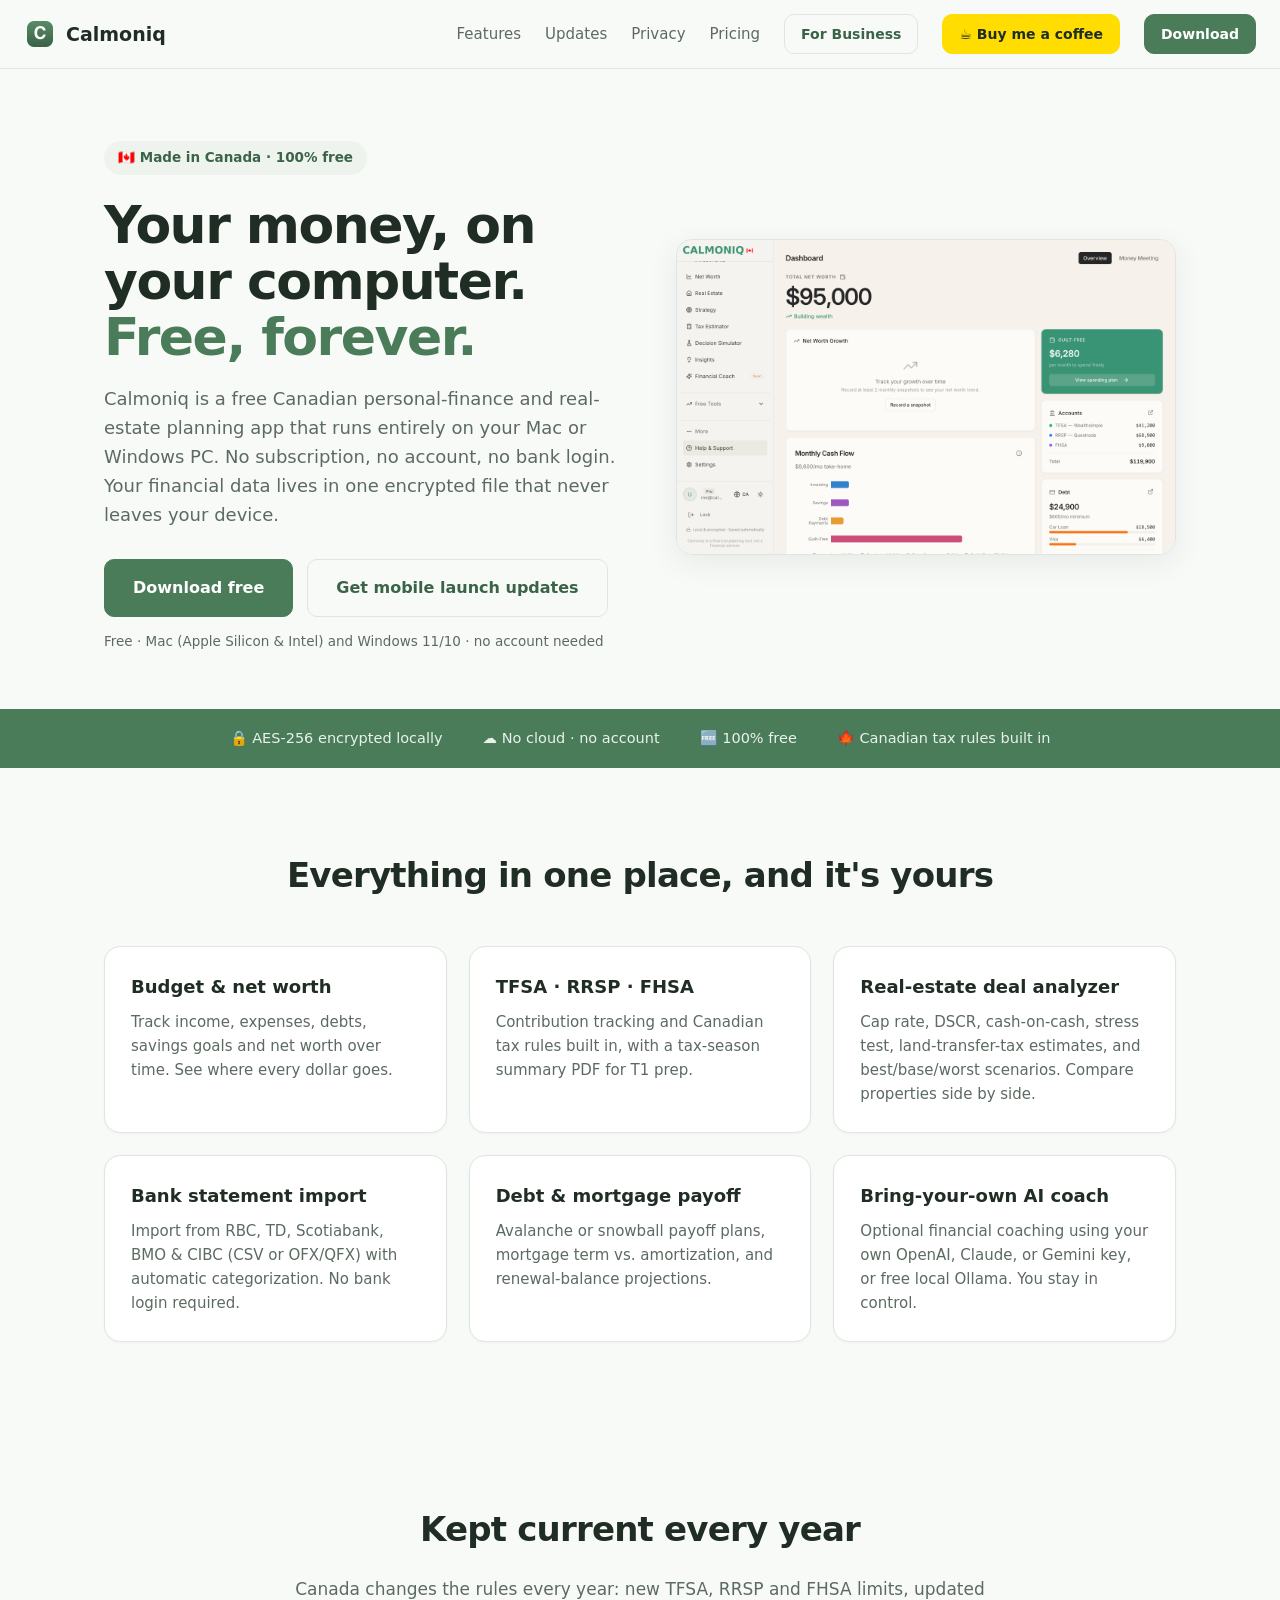
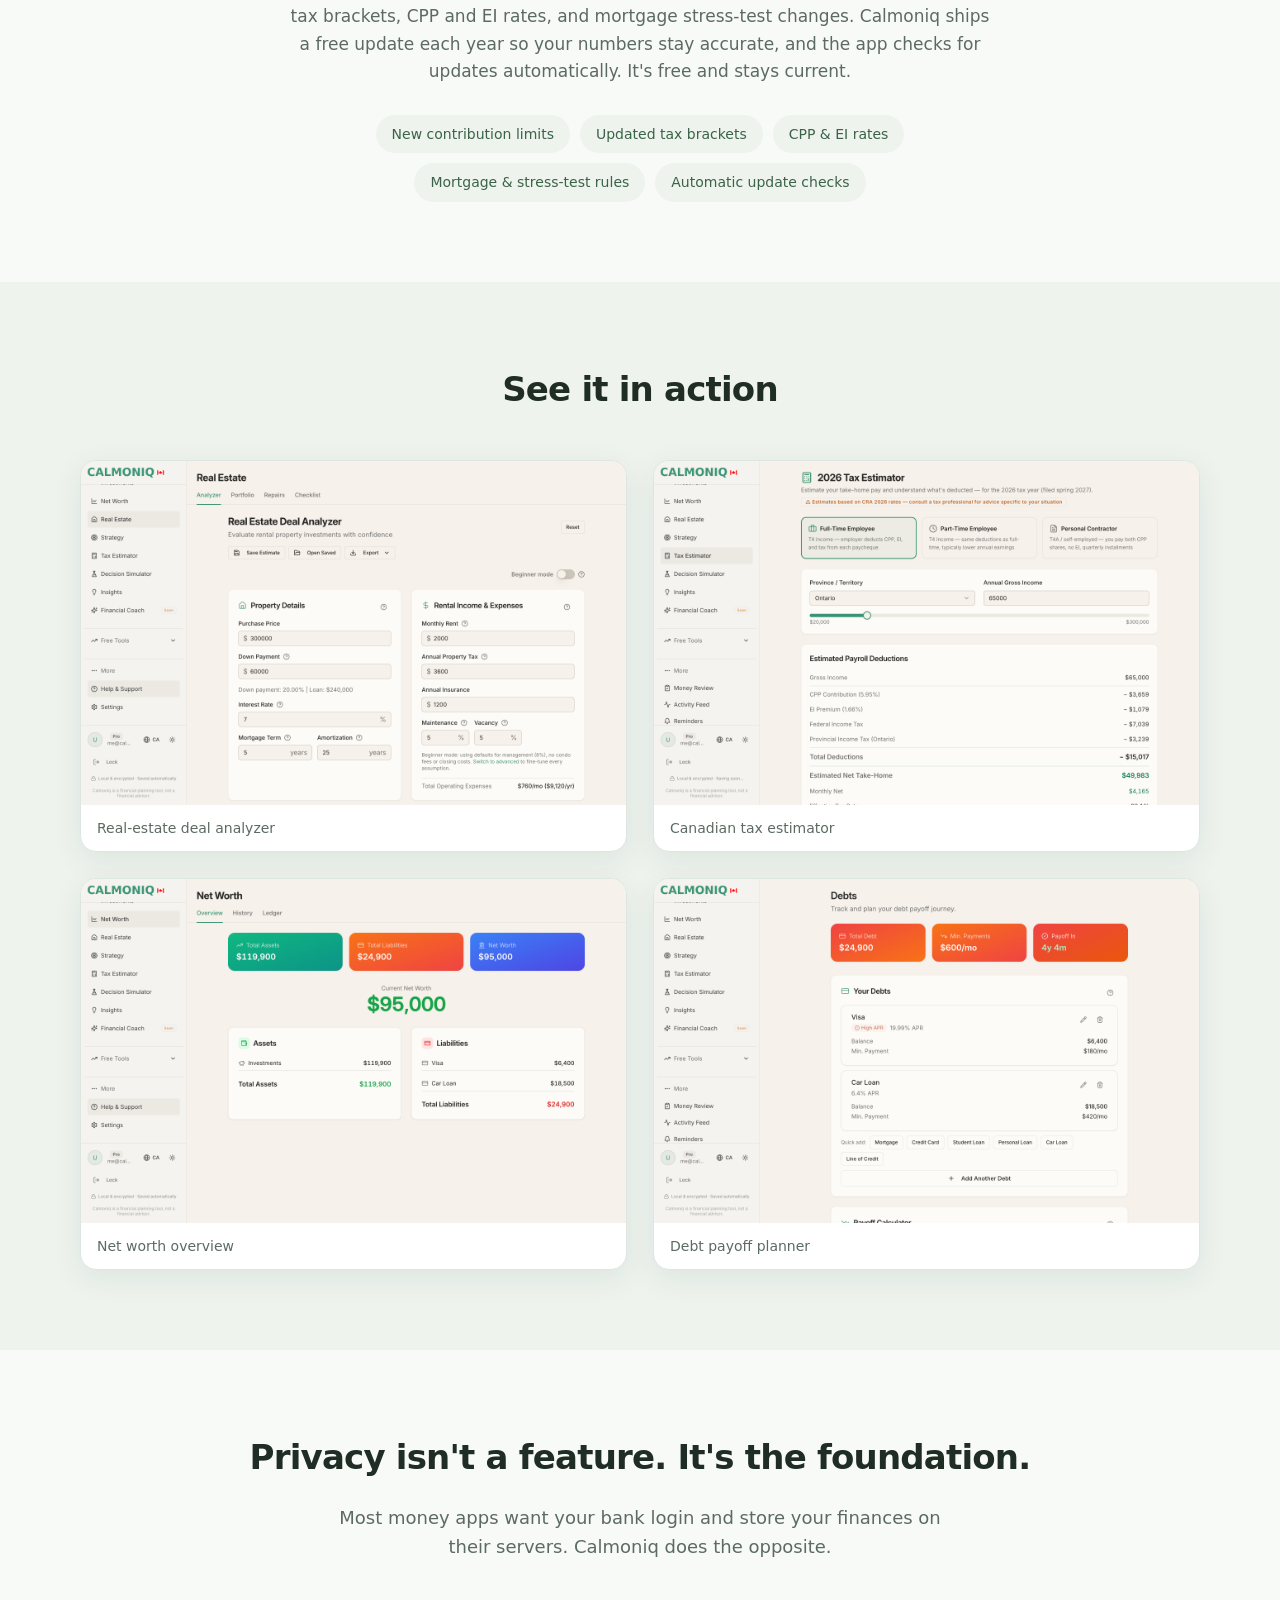
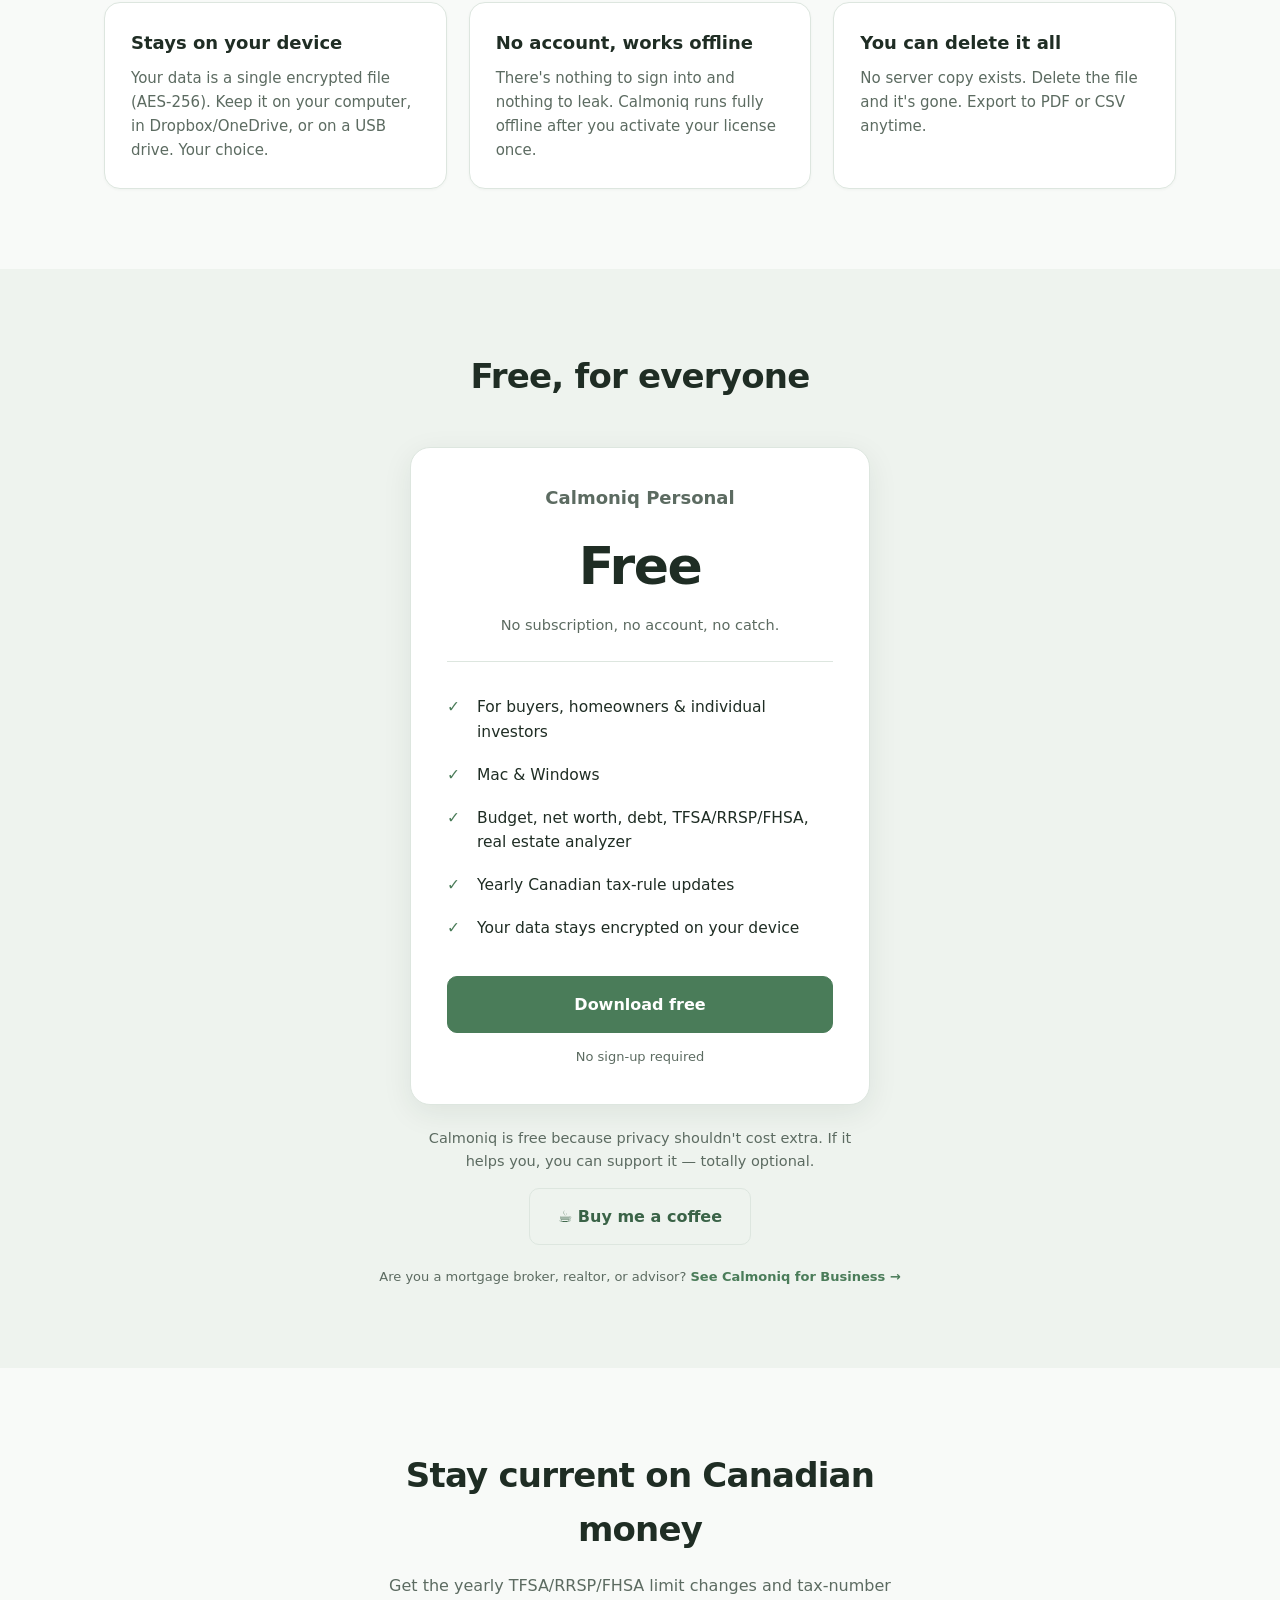
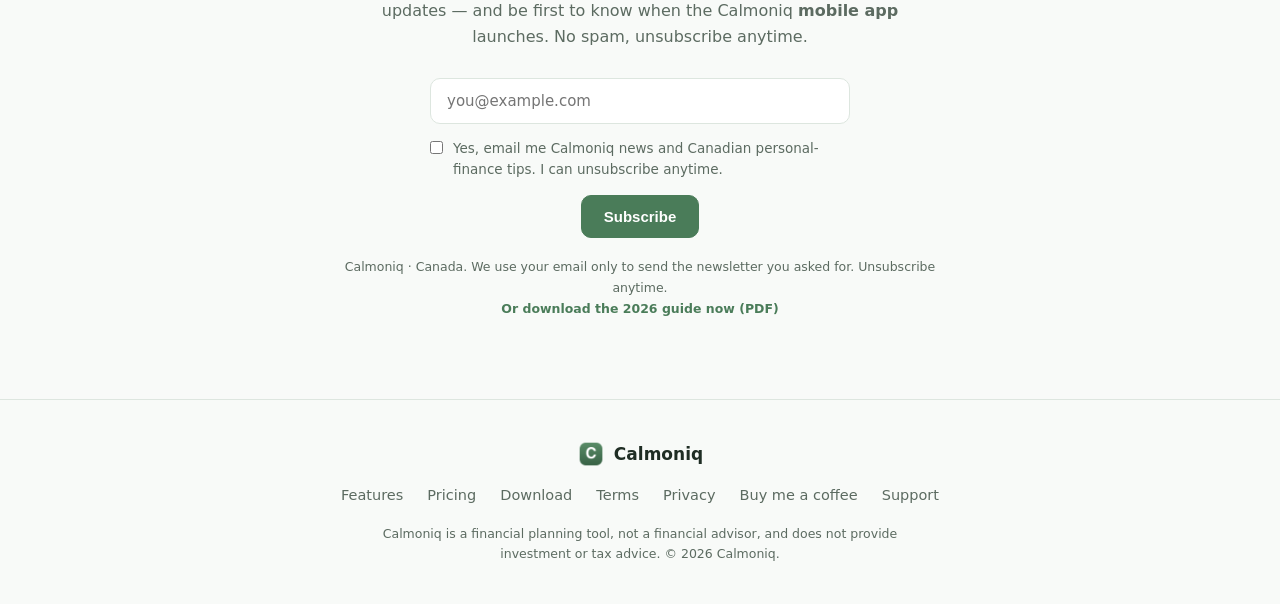
==== index.html @ 51498158 "Add post-download page with first-launch help, plus privacy-friendly analytics - thanks.html: resolv" ====
<!DOCTYPE html>
<html lang="en">
<head>
<meta charset="UTF-8" />
<meta name="viewport" content="width=device-width, initial-scale=1.0" />
<title>Calmoniq: Canadian Personal Finance &amp; Real Estate App for Mac &amp; Windows</title>
<meta name="description" content="Calmoniq is a free, privacy-first Canadian personal-finance and real-estate planning app for Mac and Windows. Budget, track net worth, TFSA/RRSP/FHSA, and analyze rental properties. Free to download. Your data stays encrypted on your device. No subscription, no account, no cloud, no bank login." />
<meta name="keywords" content="Canadian personal finance app, budgeting app Canada, TFSA RRSP FHSA tracker, real estate deal analyzer, rental property calculator, net worth tracker, Mint alternative Canada, offline finance app, privacy finance app, mortgage calculator Canada" />
<meta name="author" content="Calmoniq" />
<meta name="robots" content="index, follow" />
<meta name="theme-color" content="#4a7c59" />
<link rel="canonical" href="https://calmoniq.com/" />
<link rel="icon" href="assets/icon.png" />
<link rel="apple-touch-icon" href="assets/icon.png" />

<meta property="og:type" content="website" />
<meta property="og:site_name" content="Calmoniq" />
<meta property="og:title" content="Calmoniq: your money, on your computer, forever" />
<meta property="og:description" content="A free, privacy-first Canadian personal-finance & real-estate app for Mac and Windows. Your data never leaves your device." />
<meta property="og:url" content="https://calmoniq.com/" />
<meta property="og:image" content="https://calmoniq.com/assets/1-dashboard.png" />
<meta property="og:image:alt" content="Calmoniq dashboard showing net worth, accounts, debt and cash flow" />
<meta property="og:locale" content="en_CA" />

<meta name="twitter:card" content="summary_large_image" />
<meta name="twitter:title" content="Calmoniq: Canadian personal finance, on your computer" />
<meta name="twitter:description" content="Budget, net worth, TFSA/RRSP/FHSA, and rental real-estate analysis. Free, runs offline, data stays on your device." />
<meta name="twitter:image" content="https://calmoniq.com/assets/1-dashboard.png" />

<script type="application/ld+json">
{
  "@context": "https://schema.org",
  "@type": "SoftwareApplication",
  "name": "Calmoniq Desktop",
  "applicationCategory": "FinanceApplication",
  "operatingSystem": "macOS, Windows",
  "description": "Privacy-first Canadian personal-finance and real-estate planning app. Budget, net worth, TFSA/RRSP/FHSA tracking, and rental property analysis. Runs entirely on your computer.",
  "url": "https://calmoniq.com/",
  "image": "https://calmoniq.com/assets/1-dashboard.png",
  "offers": {
    "@type": "Offer",
    "price": "0.00",
    "priceCurrency": "CAD",
    "category": "Free"
  },
  "publisher": { "@type": "Organization", "name": "Calmoniq" }
}
</script>
<link rel="stylesheet" href="styles.css?v=8" />
<script src="analytics.js?v=8"></script>
</head>
<body>
<header class="nav">
  <a class="brand" href="#top">
    <img src="assets/icon.png" alt="Calmoniq" width="32" height="32" />
    <span>Calmoniq</span>
  </a>
  <nav class="nav-links">
    <a href="#features">Features</a>
    <a href="#updates">Updates</a>
    <a href="#privacy">Privacy</a>
    <a href="#pricing">Pricing</a>
    <a class="btn btn-sm btn-ghost" href="pro.html">For Business</a>
    <a class="btn btn-sm btn-coffee" href="https://buymeacoffee.com/playmodeworkout" target="_blank" rel="noopener" data-testid="nav-bmc">☕ Buy me a coffee</a>
    <a class="btn btn-sm" href="#download">Download</a>
  </nav>
</header>

<main id="top">
  <!-- HERO -->
  <section class="hero">
    <div class="hero-text">
      <span class="pill">🇨🇦 Made in Canada · 100% free</span>
      <h1>Your money, on your computer.<br /><span class="accent">Free, forever.</span></h1>
      <p class="lede">
        Calmoniq is a free Canadian personal-finance and real-estate planning app that runs
        entirely on your Mac or Windows PC. No subscription, no account, no bank login.
        Your financial data lives in one encrypted file that never leaves your device.
      </p>
      <div id="download" class="cta-row">
        <a class="btn btn-lg" id="primary-download" href="thanks.html">Download free</a>
        <a class="btn btn-lg btn-ghost" href="#newsletter">Get mobile launch updates</a>
      </div>
      <p class="cta-sub" id="os-note">Free · Mac (Apple Silicon &amp; Intel) and Windows 11/10 · no account needed</p>
    </div>
    <div class="hero-shot">
      <img src="assets/1-dashboard.png" alt="Calmoniq dashboard showing net worth, accounts, debt and cash flow" />
    </div>
  </section>

  <!-- TRUST STRIP -->
  <section class="trust-strip">
    <div>🔒 AES-256 encrypted locally</div>
    <div>☁️ No cloud · no account</div>
    <div>🆓 100% free</div>
    <div>🍁 Canadian tax rules built in</div>
  </section>

  <!-- FEATURES -->
  <section id="features" class="section">
    <h2>Everything in one place, and it's yours</h2>
    <div class="grid">
      <div class="card">
        <h3>Budget &amp; net worth</h3>
        <p>Track income, expenses, debts, savings goals and net worth over time. See where every dollar goes.</p>
      </div>
      <div class="card">
        <h3>TFSA · RRSP · FHSA</h3>
        <p>Contribution tracking and Canadian tax rules built in, with a tax-season summary PDF for T1 prep.</p>
      </div>
      <div class="card">
        <h3>Real-estate deal analyzer</h3>
        <p>Cap rate, DSCR, cash-on-cash, stress test, land-transfer-tax estimates, and best/base/worst scenarios. Compare properties side by side.</p>
      </div>
      <div class="card">
        <h3>Bank statement import</h3>
        <p>Import from RBC, TD, Scotiabank, BMO &amp; CIBC (CSV or OFX/QFX) with automatic categorization. No bank login required.</p>
      </div>
      <div class="card">
        <h3>Debt &amp; mortgage payoff</h3>
        <p>Avalanche or snowball payoff plans, mortgage term vs. amortization, and renewal-balance projections.</p>
      </div>
      <div class="card">
        <h3>Bring-your-own AI coach</h3>
        <p>Optional financial coaching using your own OpenAI, Claude, or Gemini key, or free local Ollama. You stay in control.</p>
      </div>
    </div>
  </section>

  <!-- UPDATES -->
  <section id="updates" class="section updates">
    <h2>Kept current every year</h2>
    <p class="updates-lede">
      Canada changes the rules every year: new TFSA, RRSP and FHSA limits, updated tax
      brackets, CPP and EI rates, and mortgage stress-test changes. Calmoniq ships a free
      update each year so your numbers stay accurate, and the app checks for updates
      automatically. It's free and stays current.
    </p>
    <div class="updates-tags">
      <span>New contribution limits</span>
      <span>Updated tax brackets</span>
      <span>CPP &amp; EI rates</span>
      <span>Mortgage &amp; stress-test rules</span>
      <span>Automatic update checks</span>
    </div>
  </section>

  <!-- SCREENSHOTS -->
  <section id="screens" class="section section-alt">
    <h2>See it in action</h2>
    <div class="screens">
      <figure><img src="assets/2-deal-analyzer.png" alt="Real-estate deal analyzer" /><figcaption>Real-estate deal analyzer</figcaption></figure>
      <figure><img src="assets/4-tax-estimator.png" alt="2026 Canadian tax estimator" /><figcaption>Canadian tax estimator</figcaption></figure>
      <figure><img src="assets/3-net-worth.png" alt="Net worth overview" /><figcaption>Net worth overview</figcaption></figure>
      <figure><img src="assets/5-debt-payoff.png" alt="Debt payoff planner" /><figcaption>Debt payoff planner</figcaption></figure>
    </div>
  </section>

  <!-- PRIVACY -->
  <section id="privacy" class="section privacy">
    <h2>Privacy isn't a feature. It's the foundation.</h2>
    <p class="privacy-lede">
      Most money apps want your bank login and store your finances on their servers.
      Calmoniq does the opposite.
    </p>
    <div class="grid grid-3">
      <div class="card"><h3>Stays on your device</h3><p>Your data is a single encrypted file (AES-256). Keep it on your computer, in Dropbox/OneDrive, or on a USB drive. Your choice.</p></div>
      <div class="card"><h3>No account, works offline</h3><p>There's nothing to sign into and nothing to leak. Calmoniq runs fully offline after you activate your license once.</p></div>
      <div class="card"><h3>You can delete it all</h3><p>No server copy exists. Delete the file and it's gone. Export to PDF or CSV anytime.</p></div>
    </div>
  </section>

  <!-- PRICING -->
  <section id="pricing" class="section section-alt">
    <h2>Free, for everyone</h2>
    <div class="price-card">
      <div class="price-top">
        <h3>Calmoniq Personal</h3>
        <div class="price"><span class="amount">Free</span></div>
        <p class="price-note">No subscription, no account, no catch.</p>
      </div>
      <ul class="price-list">
        <li>For buyers, homeowners &amp; individual investors</li>
        <li>Mac &amp; Windows</li>
        <li>Budget, net worth, debt, TFSA/RRSP/FHSA, real estate analyzer</li>
        <li>Yearly Canadian tax-rule updates</li>
        <li>Your data stays encrypted on your device</li>
      </ul>
      <a class="btn btn-lg btn-block" href="thanks.html">Download free</a>
      <p class="price-sub">No sign-up required</p>
    </div>
    <div class="donate">
      <p>Calmoniq is free because privacy shouldn't cost extra. If it helps you, you can support it — totally optional.</p>
      <a class="btn btn-lg btn-ghost" href="https://buymeacoffee.com/playmodeworkout" target="_blank" rel="noopener" data-testid="link-bmc">☕ Buy me a coffee</a>
    </div>
    <p class="price-sub" style="margin-top:22px">Are you a mortgage broker, realtor, or advisor? <a class="grab-guide" href="pro.html">See Calmoniq for Business →</a></p>
  </section>

  <!-- NEWSLETTER -->
  <section id="newsletter" class="section newsletter">
    <h2>Stay current on Canadian money</h2>
    <p class="newsletter-intro">Get the yearly TFSA/RRSP/FHSA limit changes and tax-number updates — and be first to know when the Calmoniq <strong>mobile app</strong> launches. No spam, unsubscribe anytime.</p>
    <!--
      CASL-compliant signup → MailerLite (account 2456457, form 190665636648584324).
      app.js posts to the MailerLite subscribe endpoint (data-ml-endpoint). Express
      consent is the checkbox below + MailerLite double opt-in; identity + unsubscribe
      are in every MailerLite email.
    -->
    <form id="newsletter-form" class="newsletter-form" method="post"
      data-ml-endpoint="https://assets.mailerlite.com/jsonp/2456457/forms/190665636648584324/subscribe">
      <input type="email" name="fields[email]" required placeholder="you@example.com" aria-label="Email address" />
      <label class="consent">
        <input type="checkbox" name="consent" required />
        <span>Yes, email me Calmoniq news and Canadian personal-finance tips. I can unsubscribe anytime.</span>
      </label>
      <button class="btn" type="submit">Subscribe</button>
      <p class="form-msg" id="newsletter-msg" hidden></p>
    </form>
    <p class="fineprint">
      Calmoniq · Canada. We use your email only to send the newsletter you asked for. Unsubscribe anytime.
      <br /><a class="grab-guide" href="assets/calmoniq-2026-canadian-tax-limits.pdf" target="_blank" rel="noopener">Or download the 2026 guide now (PDF)</a>
    </p>
  </section>
</main>

<footer class="footer">
  <div class="footer-brand">
    <img src="assets/icon.png" alt="" width="28" height="28" />
    <span>Calmoniq</span>
  </div>
  <nav class="footer-links">
    <a href="#features">Features</a>
    <a href="#pricing">Pricing</a>
    <a href="thanks.html">Download</a>
    <a href="terms.html">Terms</a>
    <a href="privacy.html">Privacy</a>
    <a href="https://buymeacoffee.com/playmodeworkout" target="_blank" rel="noopener">Buy me a coffee</a>
    <a href="mailto:support@calmoniq.com">Support</a>
  </nav>
  <p class="disclaimer">
    Calmoniq is a financial planning tool, not a financial advisor, and does not provide
    investment or tax advice. © <span id="year"></span> Calmoniq.
  </p>
</footer>

<script src="app.js?v=8"></script>
</body>
</html>
---- styles.css ----
:root {
  --green: #4a7c59;
  --green-dark: #3a6347;
  --green-light: #5a8d68;
  --bg: #f8faf8;
  --bg-alt: #eef3ee;
  --text: #1f2d24;
  --muted: #5c6b61;
  --border: #dde6df;
  --white: #ffffff;
  --radius: 16px;
  --shadow: 0 8px 30px rgba(31, 45, 36, 0.08);
  --max: 1120px;
}
* { box-sizing: border-box; margin: 0; padding: 0; }
html { scroll-behavior: smooth; }
body {
  font-family: "Inter", -apple-system, BlinkMacSystemFont, "Segoe UI", system-ui, sans-serif;
  background: var(--bg);
  color: var(--text);
  line-height: 1.6;
  -webkit-font-smoothing: antialiased;
}
img { max-width: 100%; display: block; }
a { color: inherit; text-decoration: none; }

/* buttons */
.btn {
  display: inline-flex; align-items: center; justify-content: center;
  background: var(--green); color: #fff; font-weight: 600; font-size: 15px;
  padding: 12px 22px; border-radius: 10px; border: 1px solid var(--green);
  cursor: pointer; transition: background .15s, transform .05s; white-space: nowrap;
}
.btn:hover { background: var(--green-dark); }
.btn:active { transform: translateY(1px); }
.btn-lg { padding: 15px 28px; font-size: 16px; }
.btn-sm { padding: 8px 16px; font-size: 14px; }
.btn-ghost { background: transparent; color: var(--green-dark); border-color: var(--border); }
.btn-ghost:hover { background: var(--bg-alt); }
.btn-block { width: 100%; }
/* Buy Me a Coffee — distinct brand yellow so it stands out in the nav */
.btn-coffee { background: #ffdd00; color: #1f2d24; border-color: #ffdd00; font-weight: 700; }
.btn-coffee:hover { background: #f5c518; border-color: #f5c518; }

/* nav */
.nav {
  position: sticky; top: 0; z-index: 50;
  display: flex; align-items: center; justify-content: space-between;
  padding: 14px 24px; background: rgba(248,250,248,.85); backdrop-filter: blur(10px);
  border-bottom: 1px solid var(--border); max-width: 100%;
}
.brand { display: flex; align-items: center; gap: 10px; font-weight: 700; font-size: 19px; }
.brand img { border-radius: 7px; }
.nav-links { display: flex; align-items: center; gap: 24px; font-size: 15px; }
.nav-links a:not(.btn) { color: var(--muted); }
.nav-links a:not(.btn):hover { color: var(--text); }

/* hero */
.hero {
  display: grid; grid-template-columns: 1.05fr 1fr; gap: 48px; align-items: center;
  max-width: var(--max); margin: 0 auto; padding: 72px 24px 56px;
}
.pill {
  display: inline-block; background: var(--bg-alt); color: var(--green-dark);
  font-size: 13.5px; font-weight: 600; padding: 6px 14px; border-radius: 999px; margin-bottom: 22px;
}
.hero h1 { font-size: 52px; line-height: 1.08; letter-spacing: -1.5px; margin-bottom: 20px; }
.accent { color: var(--green); }
.lede { font-size: 18px; color: var(--muted); max-width: 540px; margin-bottom: 30px; }
.cta-row { display: flex; gap: 14px; flex-wrap: wrap; }
.cta-sub { font-size: 13.5px; color: var(--muted); margin-top: 14px; }
.hero-shot img {
  border-radius: var(--radius); box-shadow: var(--shadow); border: 1px solid var(--border);
}

/* trust strip */
.trust-strip {
  display: flex; flex-wrap: wrap; justify-content: center; gap: 14px 40px;
  background: var(--green); color: #eaf2ec; padding: 18px 24px; font-size: 14.5px; font-weight: 500;
}

/* sections */
.section { max-width: var(--max); margin: 0 auto; padding: 80px 24px; }
.section-alt { background: var(--bg-alt); max-width: 100%; }
.section-alt > * { max-width: var(--max); margin-left: auto; margin-right: auto; }
.section h2 { font-size: 34px; letter-spacing: -0.8px; text-align: center; margin-bottom: 44px; }

/* feature grid */
.grid { display: grid; grid-template-columns: repeat(3, 1fr); gap: 22px; }
.grid-3 { grid-template-columns: repeat(3, 1fr); }
.card {
  background: var(--white); border: 1px solid var(--border); border-radius: var(--radius);
  padding: 26px; box-shadow: 0 1px 3px rgba(31,45,36,.04);
}
.card h3 { font-size: 18px; margin-bottom: 8px; }
.card p { color: var(--muted); font-size: 15px; }

/* screenshots */
.screens { display: grid; grid-template-columns: repeat(2, 1fr); gap: 26px; }
.screens figure {
  background: var(--white); border: 1px solid var(--border); border-radius: var(--radius);
  overflow: hidden; box-shadow: var(--shadow);
}
.screens img { width: 100%; }
.screens figcaption { padding: 12px 16px; font-size: 14px; color: var(--muted); font-weight: 500; }

/* updates */
.updates { text-align: center; max-width: 760px; }
.updates-lede { color: var(--muted); font-size: 17px; margin: -24px auto 30px; }
.updates-tags { display: flex; flex-wrap: wrap; justify-content: center; gap: 10px; }
.updates-tags span {
  background: var(--bg-alt); color: var(--green-dark); font-size: 14px; font-weight: 500;
  padding: 8px 16px; border-radius: 999px;
}

/* privacy */
.privacy { text-align: center; }
.privacy-lede { font-size: 18px; color: var(--muted); max-width: 620px; margin: -24px auto 40px; }
.privacy .grid-3 { text-align: left; }

/* pricing */
.price-card {
  max-width: 460px; margin: 0 auto; background: var(--white);
  border: 1px solid var(--border); border-radius: 20px; padding: 36px; box-shadow: var(--shadow);
}
.price-top { text-align: center; border-bottom: 1px solid var(--border); padding-bottom: 24px; margin-bottom: 24px; }
.price-top h3 { font-size: 18px; color: var(--muted); font-weight: 600; }
.price { margin: 12px 0 6px; }
.price .amount { font-size: 52px; font-weight: 800; letter-spacing: -1.5px; }
.price .per { font-size: 17px; color: var(--muted); margin-left: 8px; }
.price-note { color: var(--muted); font-size: 14.5px; }
.price-list { list-style: none; margin-bottom: 26px; }
.price-list li { padding: 9px 0 9px 30px; position: relative; font-size: 15.5px; }
.price-list li::before {
  content: "✓"; position: absolute; left: 0; color: var(--green); font-weight: 700;
}
.price-sub { text-align: center; font-size: 13px; color: var(--muted); margin-top: 14px; }

/* post-download (thanks.html) */
.thanks { max-width: 860px; }
.thanks-card { background: var(--white); border: 1px solid var(--border); border-radius: var(--radius); padding: 34px 32px; }
.thanks-title { font-size: 26px; letter-spacing: -0.5px; display: flex; align-items: center; gap: 12px; }
.thanks-check {
  flex: none; width: 30px; height: 30px; border-radius: 50%; background: var(--green); color: #fff;
  font-size: 17px; display: flex; align-items: center; justify-content: center;
}
.thanks-meta { color: var(--muted); font-size: 14px; margin: 8px 0 0 42px; }
.thanks-meta a { color: var(--green); font-weight: 500; margin-left: 8px; }
.thanks-alt { margin: 8px 0 0 42px; font-size: 13.5px; }
.thanks-alt a { color: var(--green); }
.thanks-rule { border: none; border-top: 1px solid var(--border); margin: 26px 0; }
.thanks-grid { display: grid; grid-template-columns: 1fr 1fr; gap: 26px; align-items: start; }
.thanks-h2 { font-size: 16px; margin-bottom: 14px; }
.steps { list-style: none; }
.steps li { display: flex; gap: 11px; margin-bottom: 13px; }
.steps li span {
  flex: none; width: 22px; height: 22px; border-radius: 50%; background: var(--bg-alt);
  color: var(--green-dark); font-size: 12.5px; font-weight: 600;
  display: flex; align-items: center; justify-content: center;
}
.steps li p { font-size: 14px; color: var(--muted); line-height: 1.55; }
.thanks-note { font-size: 12.5px; color: var(--muted); margin-top: 12px; }
.thanks-note a { color: var(--green); font-weight: 500; }
.thanks-signup { background: var(--bg-alt); border-radius: var(--radius); padding: 20px; }
.thanks-signup-lede { font-size: 14px; color: var(--muted); line-height: 1.55; margin-bottom: 14px; }
.thanks-row { display: flex; gap: 8px; margin-bottom: 10px; }
.thanks-row input[type=email] {
  flex: 1; min-width: 0; padding: 11px 12px; font-size: 14px; font-family: inherit;
  border: 1px solid var(--border); border-radius: 10px; background: var(--white);
}
.thanks-row input[type=email]:focus { outline: 2px solid var(--green); border-color: var(--green); }
.thanks-row .btn { flex: none; }
.thanks-signup .consent { font-size: 12.5px; }
.thanks-fine { font-size: 11.5px; color: var(--muted); margin-top: 10px; }
.thanks-back { margin-top: 26px; font-size: 13px; color: var(--muted); text-align: center; }
.thanks-back a { color: var(--green); }
@media (max-width: 720px) {
  .thanks-grid { grid-template-columns: 1fr; }
  .thanks-card { padding: 26px 20px; }
  .thanks-title { font-size: 22px; }
  .thanks-meta, .thanks-alt { margin-left: 0; }
}

/* donate */
.donate { text-align: center; max-width: 460px; margin: 22px auto 0; }
.donate p { color: var(--muted); font-size: 14.5px; margin-bottom: 14px; }

/* newsletter */
.newsletter { text-align: center; max-width: 640px; }
.newsletter-intro { color: var(--muted); font-size: 16px; margin: -28px auto 28px; max-width: 540px; }
.newsletter-form { display: flex; flex-direction: column; gap: 14px; align-items: center; }
.newsletter-form input[type=email] {
  width: 100%; max-width: 420px; padding: 13px 16px; font-size: 15px;
  border: 1px solid var(--border); border-radius: 10px; font-family: inherit;
}
.newsletter-form input[type=email]:focus { outline: 2px solid var(--green); border-color: var(--green); }
.consent {
  display: flex; gap: 10px; align-items: flex-start; max-width: 420px;
  text-align: left; font-size: 13.5px; color: var(--muted);
}
.consent input { margin-top: 3px; }
.form-msg { font-size: 14px; font-weight: 600; }
.form-msg.ok { color: var(--green); }
.form-msg.err { color: #b3422f; }
.fineprint { font-size: 12.5px; color: var(--muted); margin-top: 18px; line-height: 1.7; }
.lead-magnet-offer { font-size: 15px; color: var(--text); max-width: 480px; margin: 0 auto 18px; }
.grab-guide { color: var(--green); font-weight: 600; }
.grab-guide:hover { text-decoration: underline; }

/* footer */
.footer {
  border-top: 1px solid var(--border); padding: 40px 24px; text-align: center;
  display: flex; flex-direction: column; align-items: center; gap: 16px;
}
.footer-brand { display: flex; align-items: center; gap: 9px; font-weight: 700; font-size: 17px; }
.footer-brand img { border-radius: 6px; }
.footer-links { display: flex; gap: 24px; font-size: 14.5px; color: var(--muted); }
.footer-links a:hover { color: var(--text); }
.disclaimer { font-size: 12.5px; color: var(--muted); max-width: 560px; }

/* responsive */
@media (max-width: 860px) {
  .hero { grid-template-columns: 1fr; padding-top: 48px; }
  .hero h1 { font-size: 40px; }
  .hero-shot { order: -1; }
  .grid, .grid-3, .screens { grid-template-columns: 1fr; }
  /* Hide in-page section anchors on mobile, but keep .btn links (the
     Personal/Business cross-link and the primary CTA) visible. */
  .nav-links a:not(.btn) { display: none; }
  .section { padding: 56px 24px; }
  .section h2 { font-size: 28px; }
  /* Let the nav wrap instead of overlapping when the brand + cross-link +
     CTA button are wider than a phone screen. */
  .nav { padding: 12px 16px; flex-wrap: wrap; row-gap: 10px; }
  .nav-links { gap: 10px; flex-wrap: wrap; justify-content: flex-end; }
}

/* pricing grid (Personal vs Professional) */
.price-grid { display: grid; grid-template-columns: repeat(2, 1fr); gap: 22px; max-width: 820px; margin: 0 auto; align-items: start; }
.price-grid-3 { grid-template-columns: repeat(3, 1fr); max-width: 1000px; }
.price-card-pro { border: 2px solid var(--green); position: relative; }
.badge-popular {
  position: absolute; top: -11px; left: 50%; transform: translateX(-50%);
  background: var(--green); color: #fff; font-size: 12px; font-weight: 600;
  padding: 3px 14px; border-radius: 999px; white-space: nowrap;
}

/* FAQ */
.faq { max-width: 760px; margin: 0 auto; display: grid; gap: 14px; }
.faq-item { background: var(--white); border: 1px solid var(--border); border-radius: var(--radius); padding: 18px 20px; }
.faq-item h3 { font-size: 16px; margin-bottom: 6px; }
.faq-item p { color: var(--muted); font-size: 14.5px; }

/* legal pages */
.legal { max-width: 760px; margin: 0 auto; padding: 56px 24px 72px; }
.legal h1 { font-size: 32px; letter-spacing: -0.6px; margin-bottom: 8px; }
.legal-updated { color: var(--muted); font-size: 13.5px; margin-bottom: 28px; }
.legal-lead { font-size: 17px; color: var(--text); background: var(--bg-alt); border-radius: 12px; padding: 16px 18px; margin-bottom: 28px; }
.legal h2 { font-size: 19px; margin: 28px 0 10px; }
.legal p, .legal li { color: var(--text); font-size: 15.5px; margin-bottom: 10px; }
.legal ul { padding-left: 22px; margin-bottom: 12px; }
.legal a { color: var(--green); font-weight: 500; }
.legal a:hover { text-decoration: underline; }
.legal-note { color: var(--muted); font-size: 13px; font-style: italic; margin-top: 28px; border-top: 1px solid var(--border); padding-top: 16px; }

/* responsive: pricing grids + small phones.
   Placed at the end so it overrides the base .price-grid / .price-grid-3
   rules (which appear after the main @media block in source order). */
@media (max-width: 860px) {
  .price-grid, .price-grid-3 { grid-template-columns: 1fr; max-width: 460px; }
}
@media (max-width: 480px) {
  .hero { padding: 40px 18px 36px; }
  .hero h1 { font-size: 32px; }
  .lede { font-size: 16.5px; }
  .section { padding: 48px 18px; }
  .section h2 { font-size: 25px; margin-bottom: 32px; }
  .trust-strip { gap: 10px 20px; font-size: 13px; padding: 16px 18px; }
  .price-card { padding: 28px 22px; }
  .price .amount { font-size: 44px; }
  .nav-links { gap: 8px; }
  .nav-links .btn-sm { padding: 7px 12px; font-size: 13px; }
  .footer-links { flex-wrap: wrap; justify-content: center; gap: 14px 18px; }
}
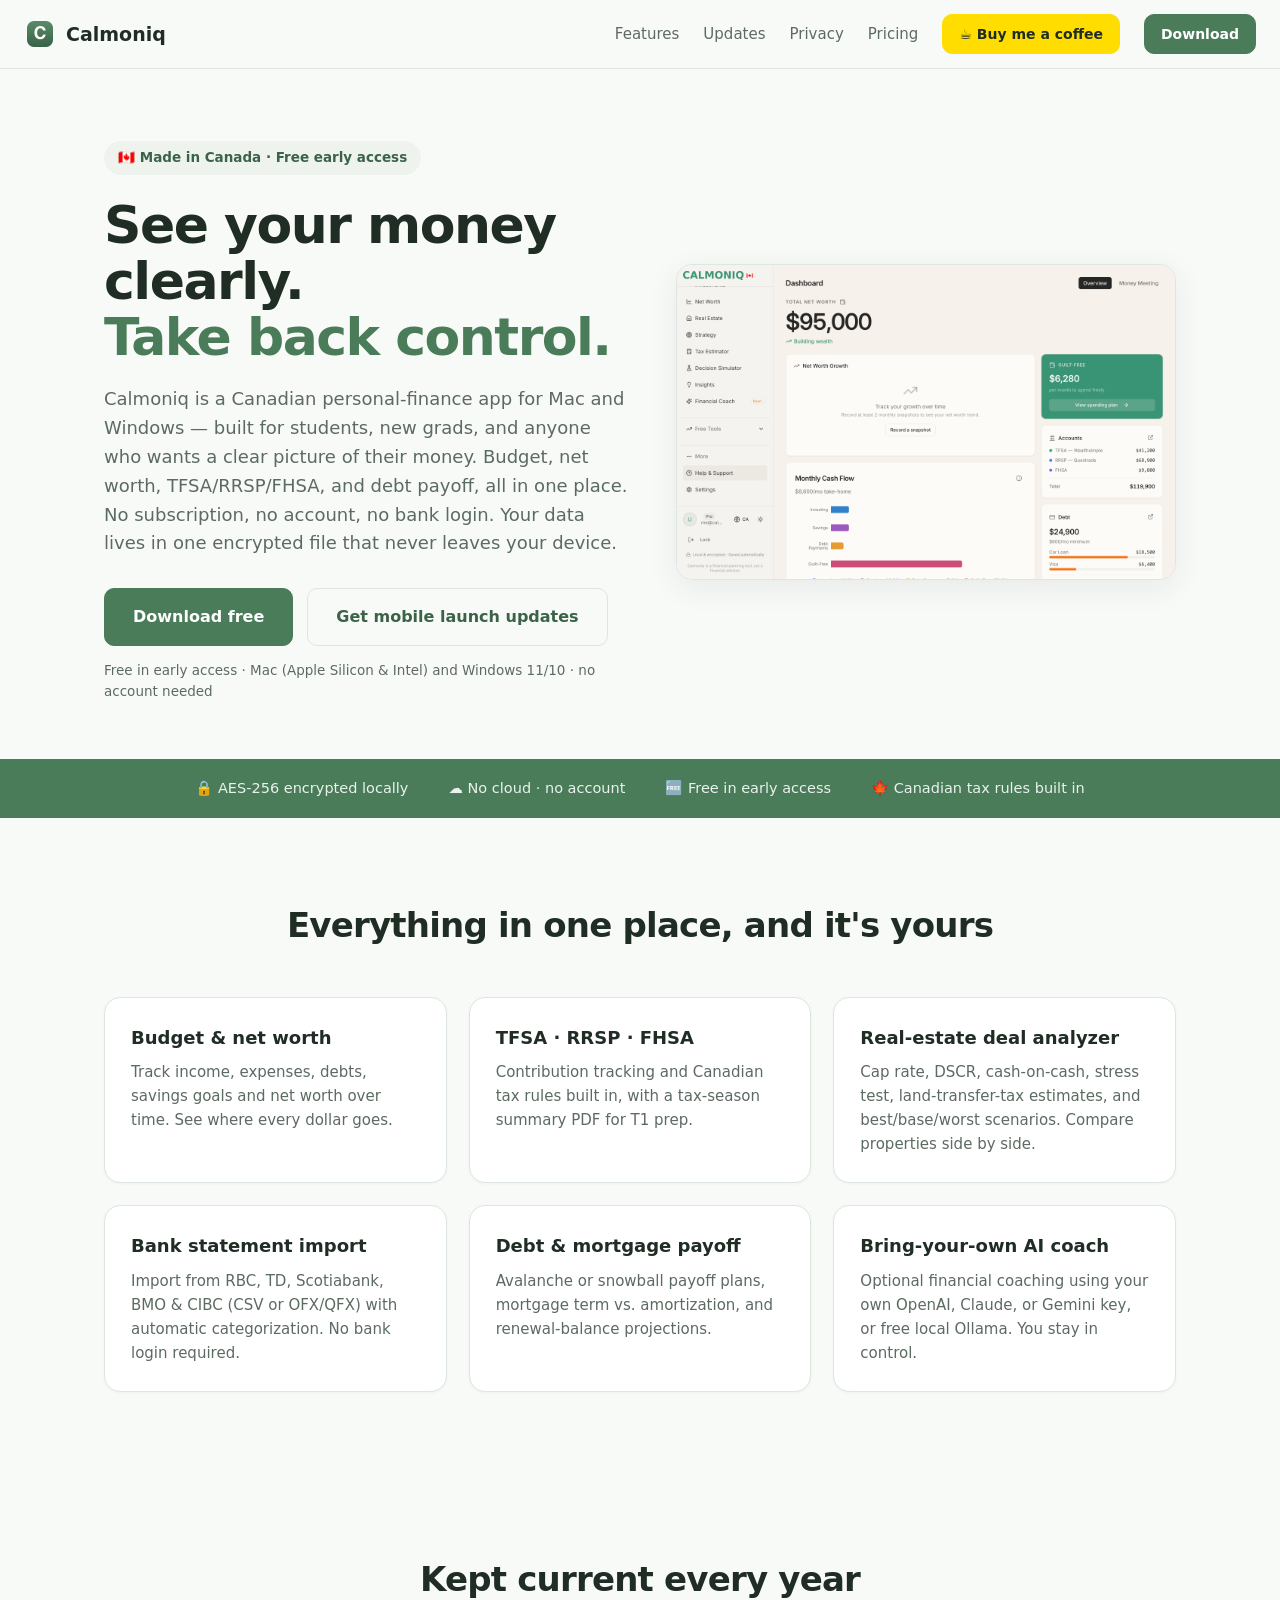
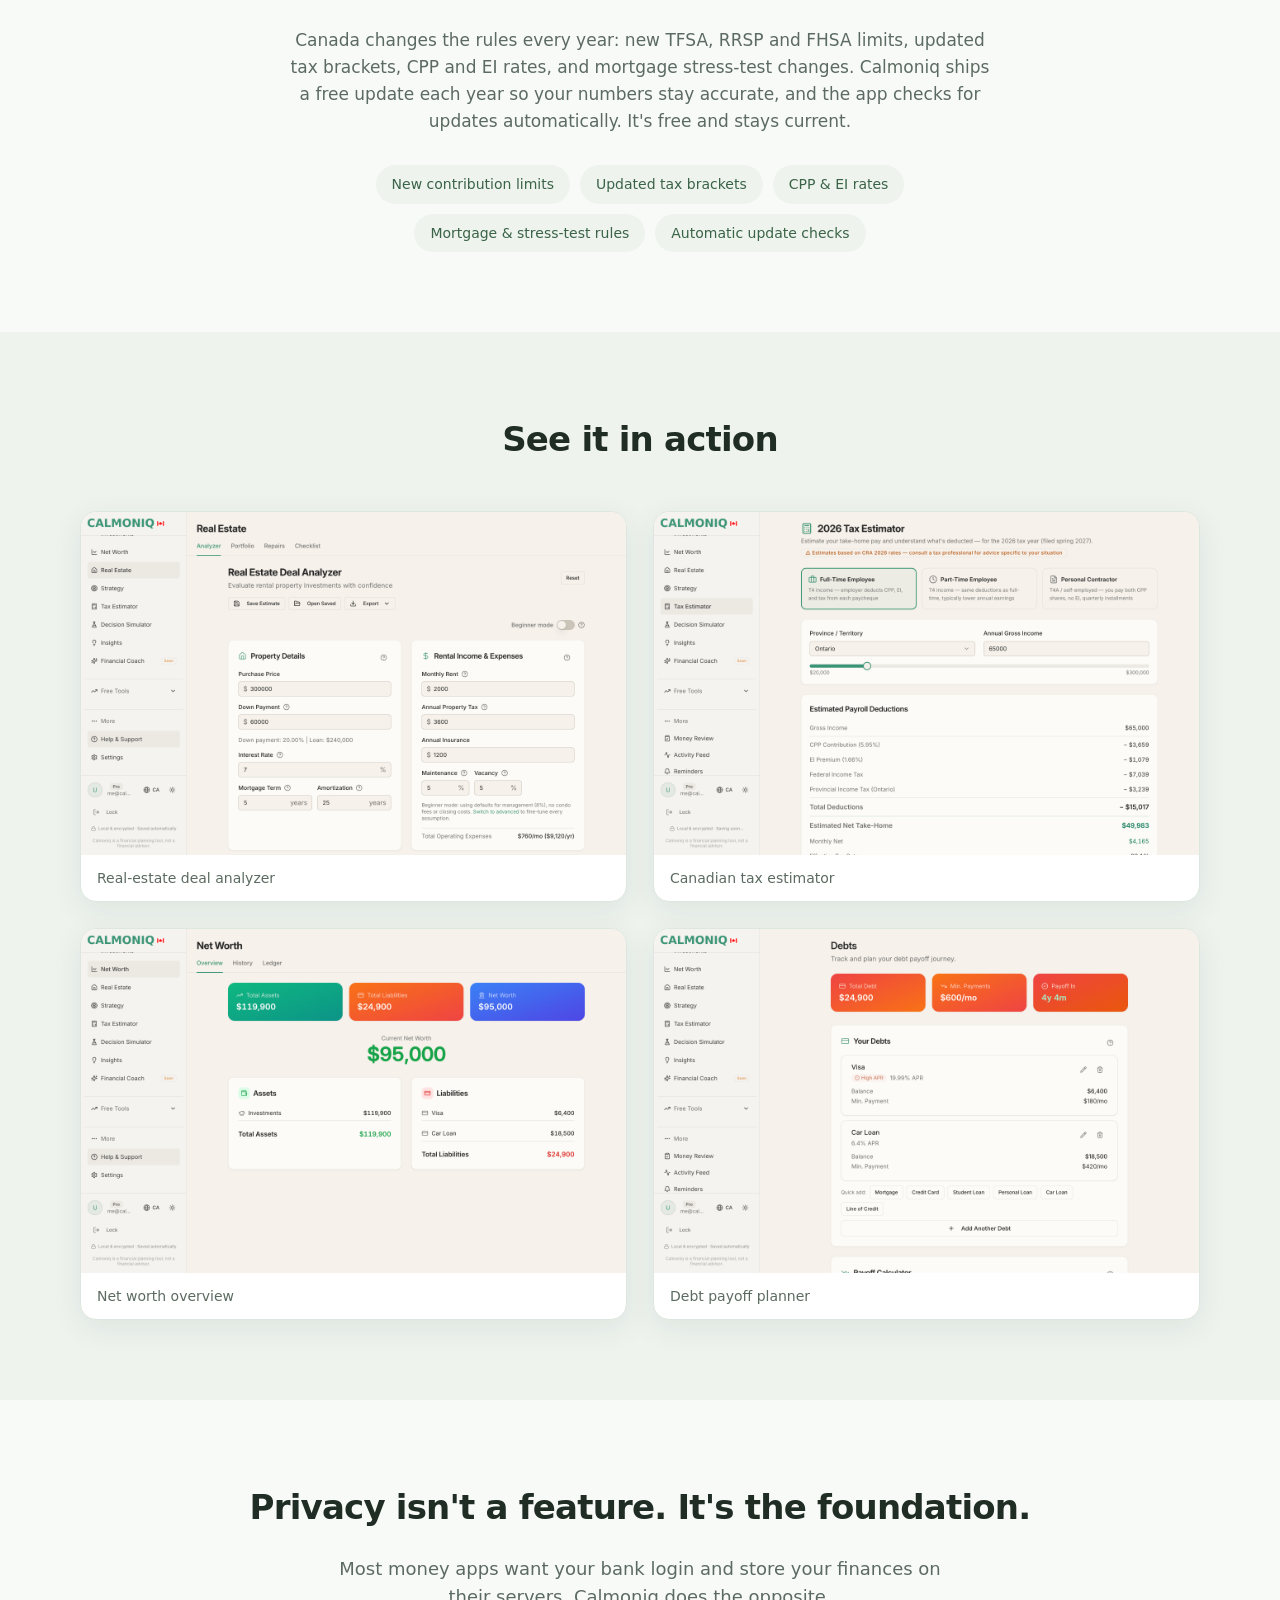
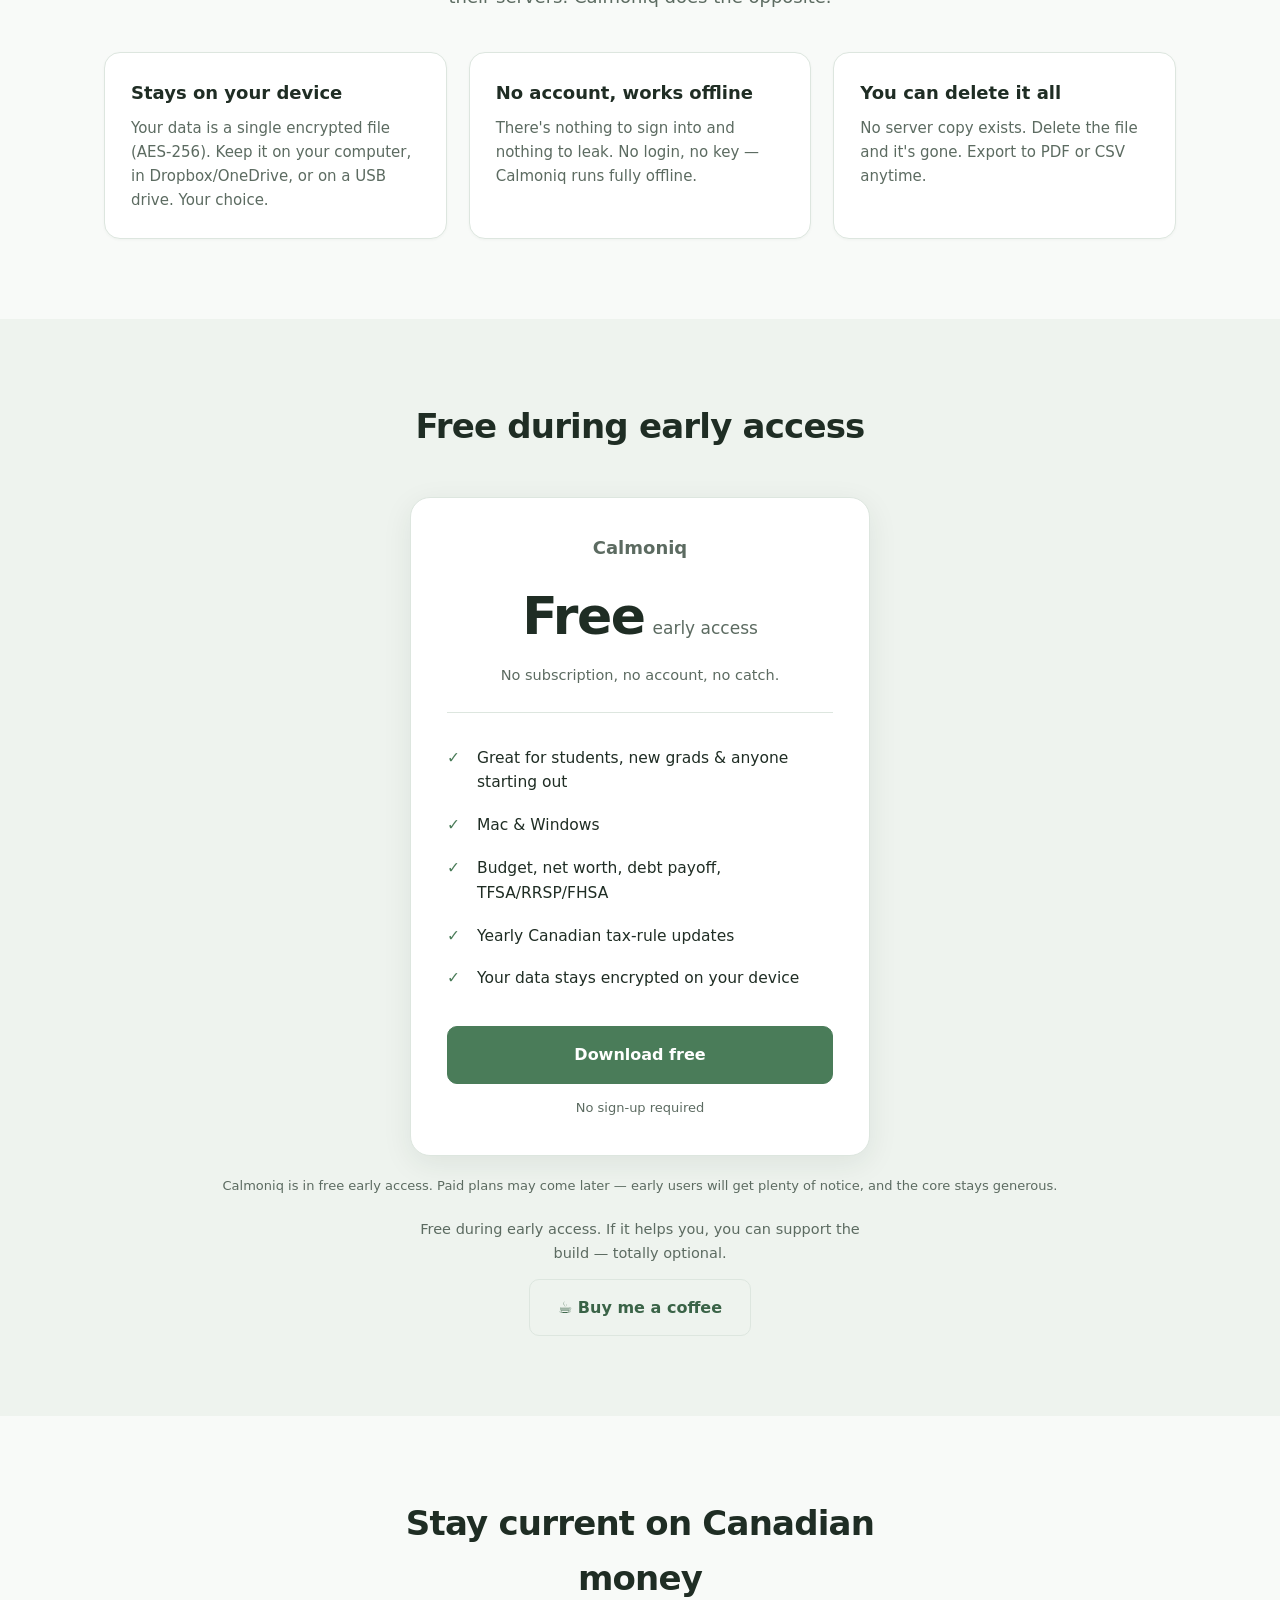
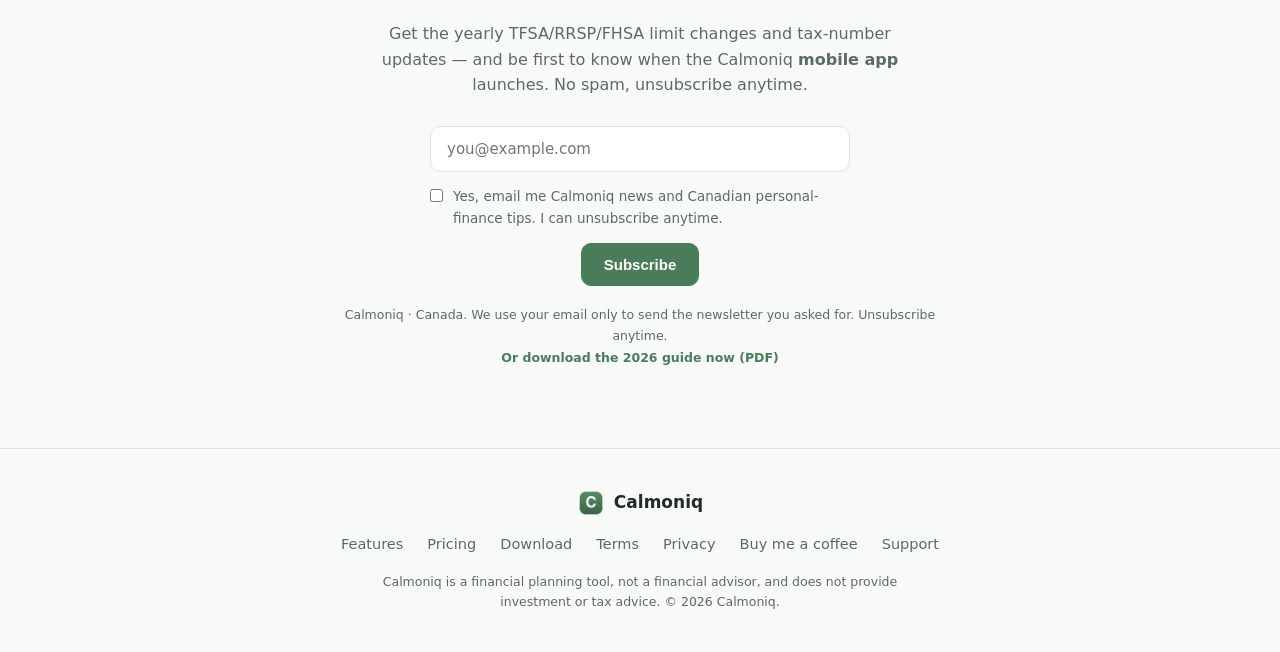
==== commit f08a601e: "Reposition as free early-access beta; hide Professional edition - Hero + pricing reframed as 'free e" ====
--- a/index.html
+++ b/index.html
@@ -15,7 +15,7 @@
 
 <meta property="og:type" content="website" />
 <meta property="og:site_name" content="Calmoniq" />
-<meta property="og:title" content="Calmoniq: your money, on your computer, forever" />
+<meta property="og:title" content="Calmoniq: your money, on your computer" />
 <meta property="og:description" content="A free, privacy-first Canadian personal-finance & real-estate app for Mac and Windows. Your data never leaves your device." />
 <meta property="og:url" content="https://calmoniq.com/" />
 <meta property="og:image" content="https://calmoniq.com/assets/1-dashboard.png" />
@@ -46,8 +46,8 @@
   "publisher": { "@type": "Organization", "name": "Calmoniq" }
 }
 </script>
-<link rel="stylesheet" href="styles.css?v=8" />
-<script src="analytics.js?v=8"></script>
+<link rel="stylesheet" href="styles.css?v=9" />
+<script src="analytics.js?v=9"></script>
 </head>
 <body>
 <header class="nav">
@@ -60,7 +60,6 @@
     <a href="#updates">Updates</a>
     <a href="#privacy">Privacy</a>
     <a href="#pricing">Pricing</a>
-    <a class="btn btn-sm btn-ghost" href="pro.html">For Business</a>
     <a class="btn btn-sm btn-coffee" href="https://buymeacoffee.com/playmodeworkout" target="_blank" rel="noopener" data-testid="nav-bmc">☕ Buy me a coffee</a>
     <a class="btn btn-sm" href="#download">Download</a>
   </nav>
@@ -70,18 +69,19 @@
   <!-- HERO -->
   <section class="hero">
     <div class="hero-text">
-      <span class="pill">🇨🇦 Made in Canada · 100% free</span>
-      <h1>Your money, on your computer.<br /><span class="accent">Free, forever.</span></h1>
+      <span class="pill">🇨🇦 Made in Canada · Free early access</span>
+      <h1>See your money clearly.<br /><span class="accent">Take back control.</span></h1>
       <p class="lede">
-        Calmoniq is a free Canadian personal-finance and real-estate planning app that runs
-        entirely on your Mac or Windows PC. No subscription, no account, no bank login.
-        Your financial data lives in one encrypted file that never leaves your device.
+        Calmoniq is a Canadian personal-finance app for Mac and Windows — built for students,
+        new grads, and anyone who wants a clear picture of their money. Budget, net worth,
+        TFSA/RRSP/FHSA, and debt payoff, all in one place. No subscription, no account, no
+        bank login. Your data lives in one encrypted file that never leaves your device.
       </p>
       <div id="download" class="cta-row">
         <a class="btn btn-lg" id="primary-download" href="thanks.html">Download free</a>
         <a class="btn btn-lg btn-ghost" href="#newsletter">Get mobile launch updates</a>
       </div>
-      <p class="cta-sub" id="os-note">Free · Mac (Apple Silicon &amp; Intel) and Windows 11/10 · no account needed</p>
+      <p class="cta-sub" id="os-note">Free in early access · Mac (Apple Silicon &amp; Intel) and Windows 11/10 · no account needed</p>
     </div>
     <div class="hero-shot">
       <img src="assets/1-dashboard.png" alt="Calmoniq dashboard showing net worth, accounts, debt and cash flow" />
@@ -92,7 +92,7 @@
   <section class="trust-strip">
     <div>🔒 AES-256 encrypted locally</div>
     <div>☁️ No cloud · no account</div>
-    <div>🆓 100% free</div>
+    <div>🆓 Free in early access</div>
     <div>🍁 Canadian tax rules built in</div>
   </section>
 
@@ -165,35 +165,35 @@
     </p>
     <div class="grid grid-3">
       <div class="card"><h3>Stays on your device</h3><p>Your data is a single encrypted file (AES-256). Keep it on your computer, in Dropbox/OneDrive, or on a USB drive. Your choice.</p></div>
-      <div class="card"><h3>No account, works offline</h3><p>There's nothing to sign into and nothing to leak. Calmoniq runs fully offline after you activate your license once.</p></div>
+      <div class="card"><h3>No account, works offline</h3><p>There's nothing to sign into and nothing to leak. No login, no key — Calmoniq runs fully offline.</p></div>
       <div class="card"><h3>You can delete it all</h3><p>No server copy exists. Delete the file and it's gone. Export to PDF or CSV anytime.</p></div>
     </div>
   </section>
 
   <!-- PRICING -->
   <section id="pricing" class="section section-alt">
-    <h2>Free, for everyone</h2>
+    <h2>Free during early access</h2>
     <div class="price-card">
       <div class="price-top">
-        <h3>Calmoniq Personal</h3>
-        <div class="price"><span class="amount">Free</span></div>
+        <h3>Calmoniq</h3>
+        <div class="price"><span class="amount">Free</span><span class="per">early access</span></div>
         <p class="price-note">No subscription, no account, no catch.</p>
       </div>
       <ul class="price-list">
-        <li>For buyers, homeowners &amp; individual investors</li>
+        <li>Great for students, new grads &amp; anyone starting out</li>
         <li>Mac &amp; Windows</li>
-        <li>Budget, net worth, debt, TFSA/RRSP/FHSA, real estate analyzer</li>
+        <li>Budget, net worth, debt payoff, TFSA/RRSP/FHSA</li>
         <li>Yearly Canadian tax-rule updates</li>
         <li>Your data stays encrypted on your device</li>
       </ul>
       <a class="btn btn-lg btn-block" href="thanks.html">Download free</a>
       <p class="price-sub">No sign-up required</p>
     </div>
+    <p class="price-sub" style="margin-top:20px;text-align:center">Calmoniq is in free early access. Paid plans may come later — early users will get plenty of notice, and the core stays generous.</p>
     <div class="donate">
-      <p>Calmoniq is free because privacy shouldn't cost extra. If it helps you, you can support it — totally optional.</p>
+      <p>Free during early access. If it helps you, you can support the build — totally optional.</p>
       <a class="btn btn-lg btn-ghost" href="https://buymeacoffee.com/playmodeworkout" target="_blank" rel="noopener" data-testid="link-bmc">☕ Buy me a coffee</a>
     </div>
-    <p class="price-sub" style="margin-top:22px">Are you a mortgage broker, realtor, or advisor? <a class="grab-guide" href="pro.html">See Calmoniq for Business →</a></p>
   </section>
 
   <!-- NEWSLETTER -->
@@ -243,6 +243,6 @@
   </p>
 </footer>
 
-<script src="app.js?v=8"></script>
+<script src="app.js?v=9"></script>
 </body>
 </html>
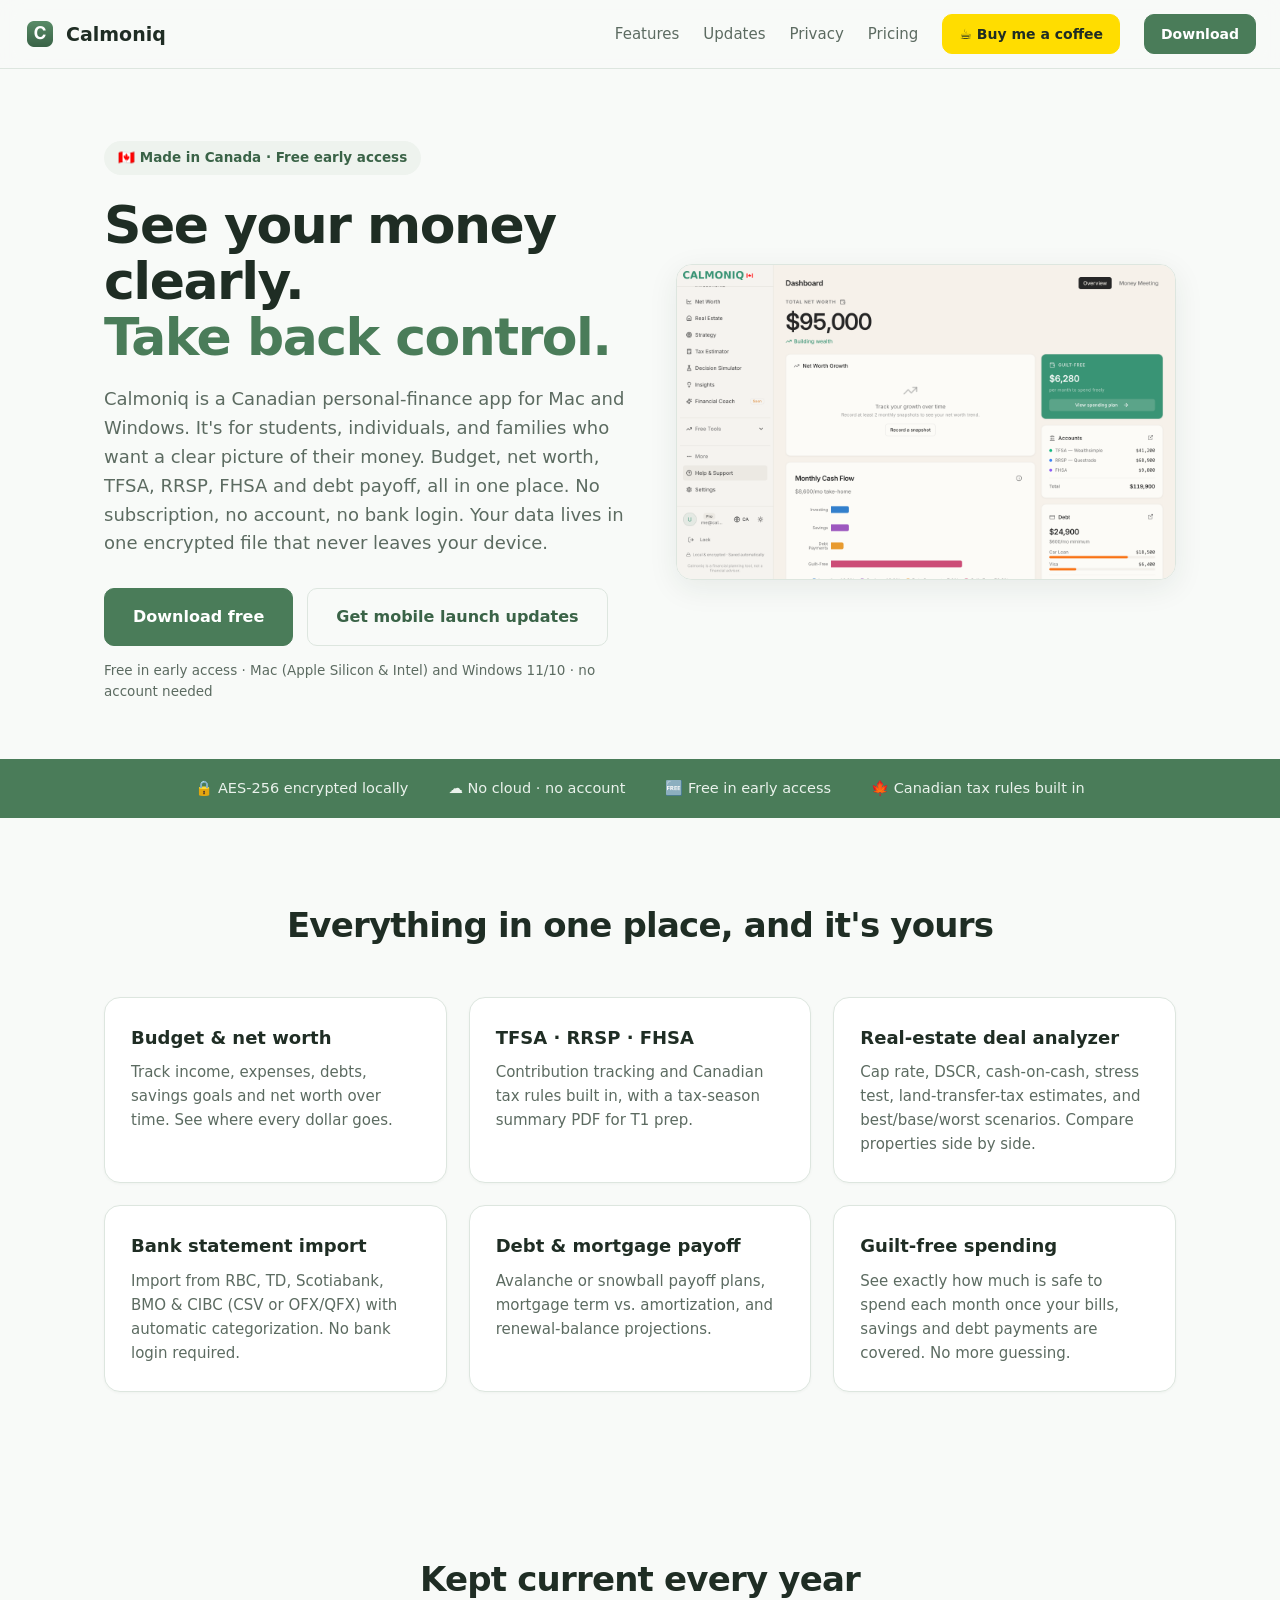
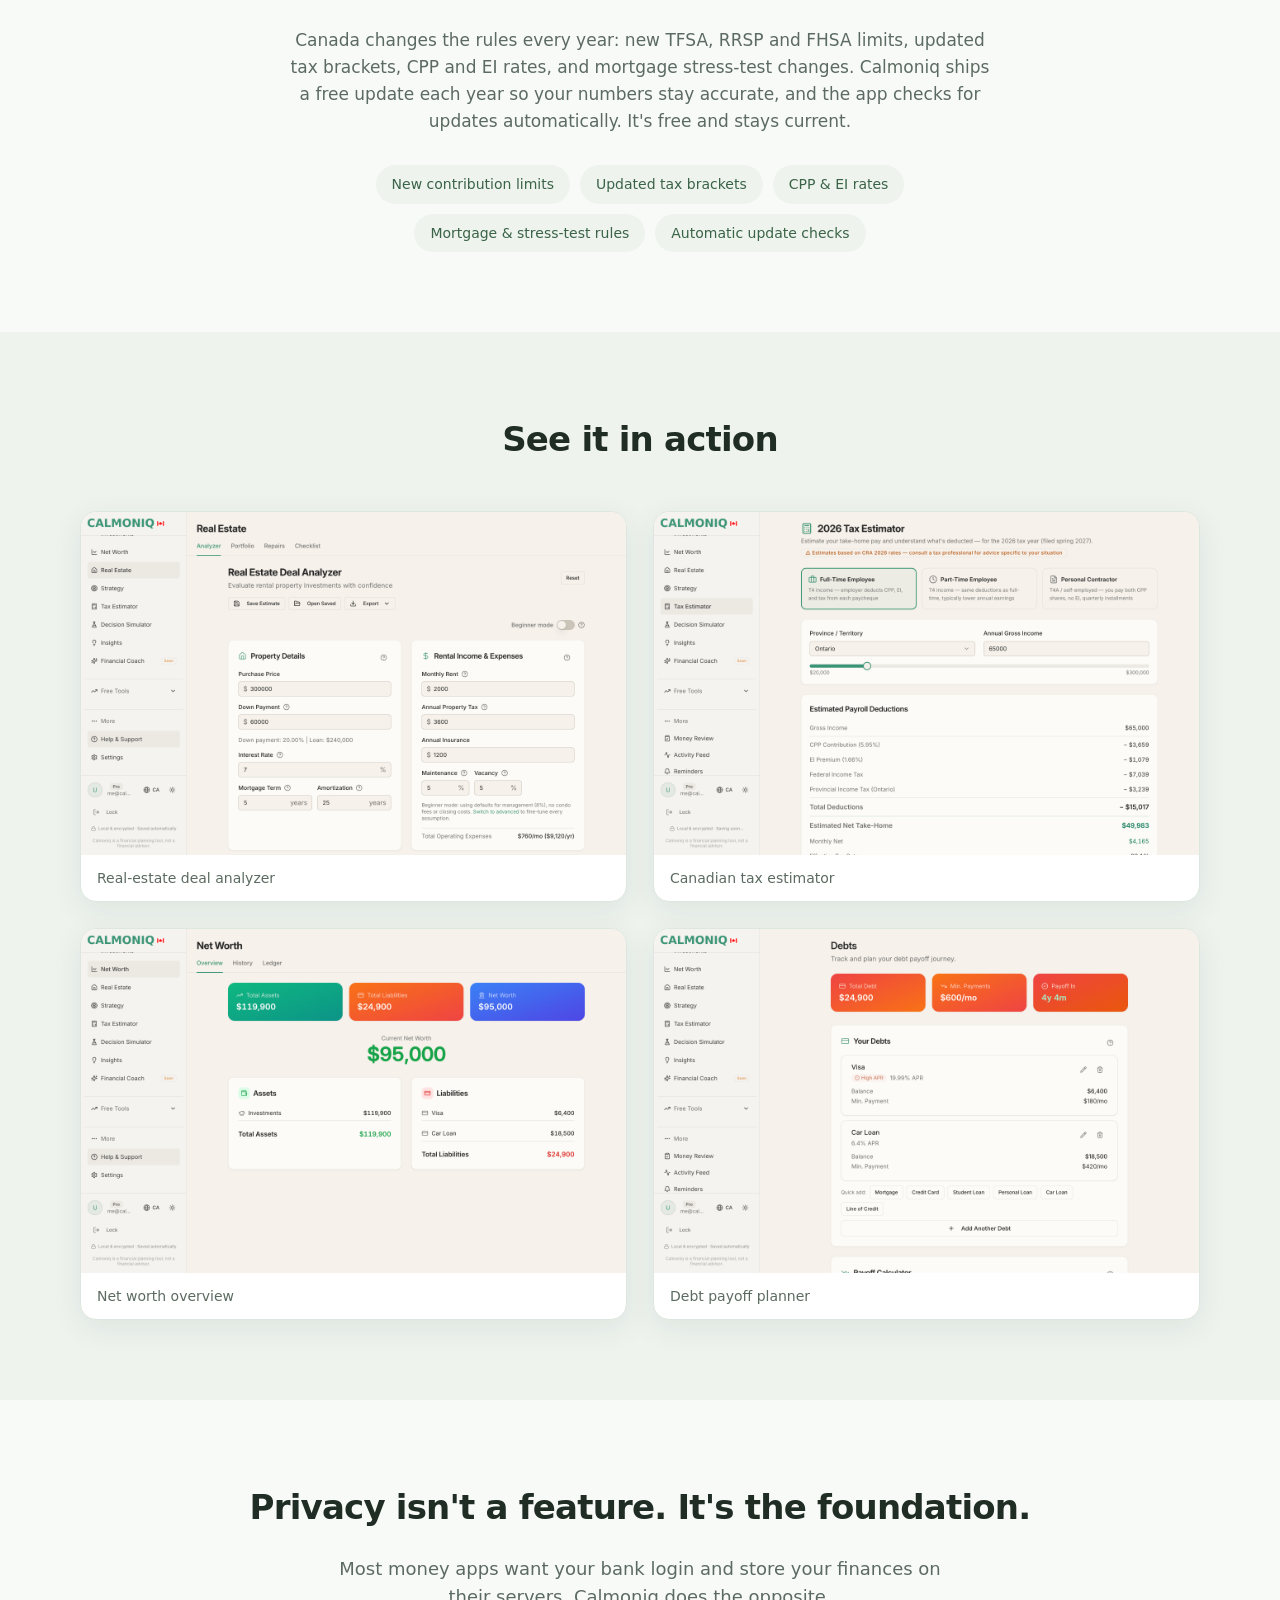
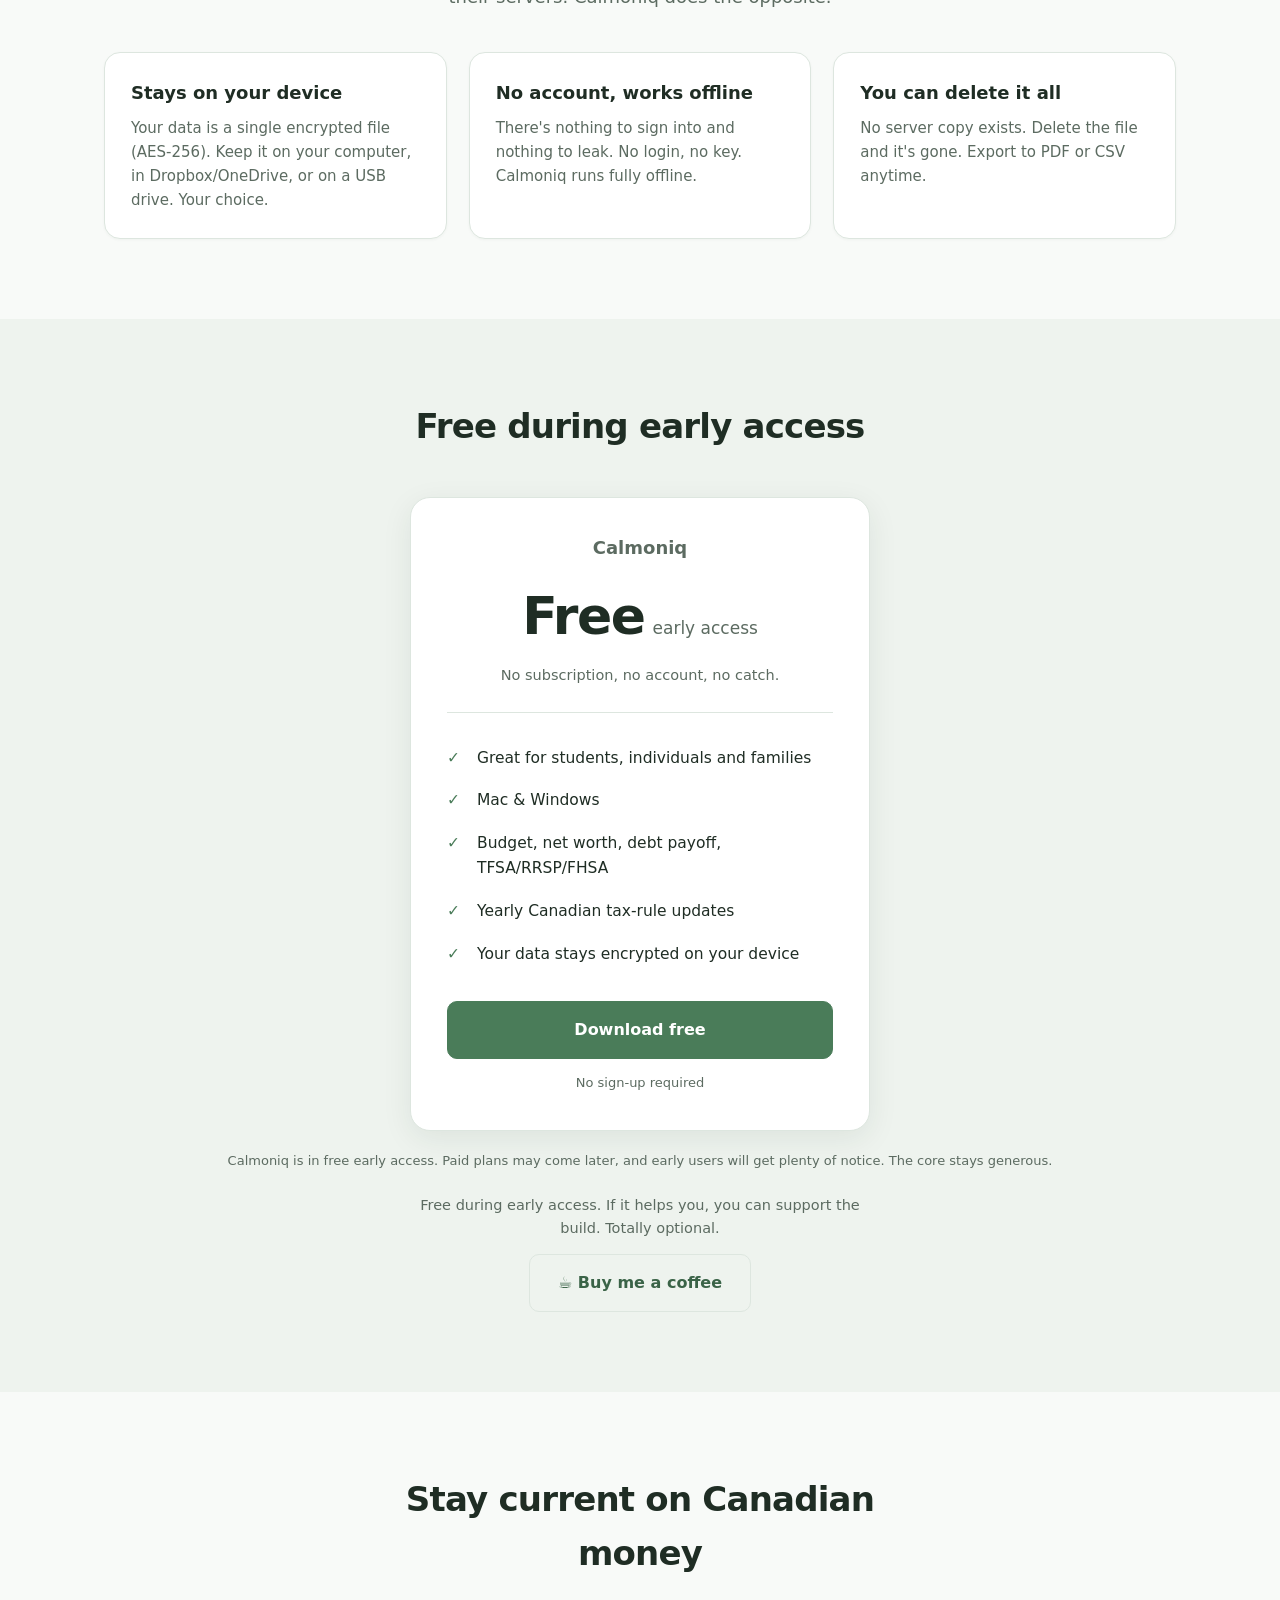
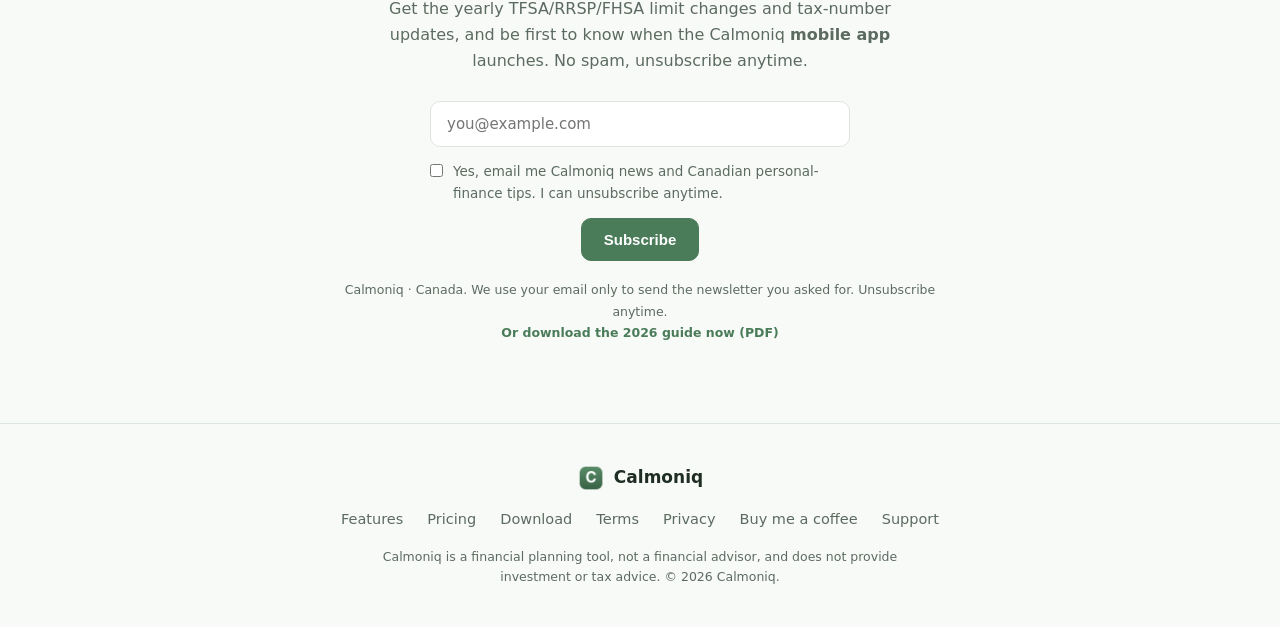
==== commit 04d58eae: "Broaden audience to individuals & families, remove AI wording and em dashes" ====
--- a/index.html
+++ b/index.html
@@ -46,8 +46,8 @@
   "publisher": { "@type": "Organization", "name": "Calmoniq" }
 }
 </script>
-<link rel="stylesheet" href="styles.css?v=9" />
-<script src="analytics.js?v=9"></script>
+<link rel="stylesheet" href="styles.css?v=10" />
+<script src="analytics.js?v=10"></script>
 </head>
 <body>
 <header class="nav">
@@ -72,9 +72,9 @@
       <span class="pill">🇨🇦 Made in Canada · Free early access</span>
       <h1>See your money clearly.<br /><span class="accent">Take back control.</span></h1>
       <p class="lede">
-        Calmoniq is a Canadian personal-finance app for Mac and Windows — built for students,
-        new grads, and anyone who wants a clear picture of their money. Budget, net worth,
-        TFSA/RRSP/FHSA, and debt payoff, all in one place. No subscription, no account, no
+        Calmoniq is a Canadian personal-finance app for Mac and Windows. It's for students,
+        individuals, and families who want a clear picture of their money. Budget, net worth,
+        TFSA, RRSP, FHSA and debt payoff, all in one place. No subscription, no account, no
         bank login. Your data lives in one encrypted file that never leaves your device.
       </p>
       <div id="download" class="cta-row">
@@ -121,8 +121,8 @@
         <p>Avalanche or snowball payoff plans, mortgage term vs. amortization, and renewal-balance projections.</p>
       </div>
       <div class="card">
-        <h3>Bring-your-own AI coach</h3>
-        <p>Optional financial coaching using your own OpenAI, Claude, or Gemini key, or free local Ollama. You stay in control.</p>
+        <h3>Guilt-free spending</h3>
+        <p>See exactly how much is safe to spend each month once your bills, savings and debt payments are covered. No more guessing.</p>
       </div>
     </div>
   </section>
@@ -165,7 +165,7 @@
     </p>
     <div class="grid grid-3">
       <div class="card"><h3>Stays on your device</h3><p>Your data is a single encrypted file (AES-256). Keep it on your computer, in Dropbox/OneDrive, or on a USB drive. Your choice.</p></div>
-      <div class="card"><h3>No account, works offline</h3><p>There's nothing to sign into and nothing to leak. No login, no key — Calmoniq runs fully offline.</p></div>
+      <div class="card"><h3>No account, works offline</h3><p>There's nothing to sign into and nothing to leak. No login, no key. Calmoniq runs fully offline.</p></div>
       <div class="card"><h3>You can delete it all</h3><p>No server copy exists. Delete the file and it's gone. Export to PDF or CSV anytime.</p></div>
     </div>
   </section>
@@ -180,7 +180,7 @@
         <p class="price-note">No subscription, no account, no catch.</p>
       </div>
       <ul class="price-list">
-        <li>Great for students, new grads &amp; anyone starting out</li>
+        <li>Great for students, individuals and families</li>
         <li>Mac &amp; Windows</li>
         <li>Budget, net worth, debt payoff, TFSA/RRSP/FHSA</li>
         <li>Yearly Canadian tax-rule updates</li>
@@ -189,9 +189,9 @@
       <a class="btn btn-lg btn-block" href="thanks.html">Download free</a>
       <p class="price-sub">No sign-up required</p>
     </div>
-    <p class="price-sub" style="margin-top:20px;text-align:center">Calmoniq is in free early access. Paid plans may come later — early users will get plenty of notice, and the core stays generous.</p>
+    <p class="price-sub" style="margin-top:20px;text-align:center">Calmoniq is in free early access. Paid plans may come later, and early users will get plenty of notice. The core stays generous.</p>
     <div class="donate">
-      <p>Free during early access. If it helps you, you can support the build — totally optional.</p>
+      <p>Free during early access. If it helps you, you can support the build. Totally optional.</p>
       <a class="btn btn-lg btn-ghost" href="https://buymeacoffee.com/playmodeworkout" target="_blank" rel="noopener" data-testid="link-bmc">☕ Buy me a coffee</a>
     </div>
   </section>
@@ -199,7 +199,7 @@
   <!-- NEWSLETTER -->
   <section id="newsletter" class="section newsletter">
     <h2>Stay current on Canadian money</h2>
-    <p class="newsletter-intro">Get the yearly TFSA/RRSP/FHSA limit changes and tax-number updates — and be first to know when the Calmoniq <strong>mobile app</strong> launches. No spam, unsubscribe anytime.</p>
+    <p class="newsletter-intro">Get the yearly TFSA/RRSP/FHSA limit changes and tax-number updates, and be first to know when the Calmoniq <strong>mobile app</strong> launches. No spam, unsubscribe anytime.</p>
     <!--
       CASL-compliant signup → MailerLite (account 2456457, form 190665636648584324).
       app.js posts to the MailerLite subscribe endpoint (data-ml-endpoint). Express
@@ -243,6 +243,6 @@
   </p>
 </footer>
 
-<script src="app.js?v=9"></script>
+<script src="app.js?v=10"></script>
 </body>
 </html>
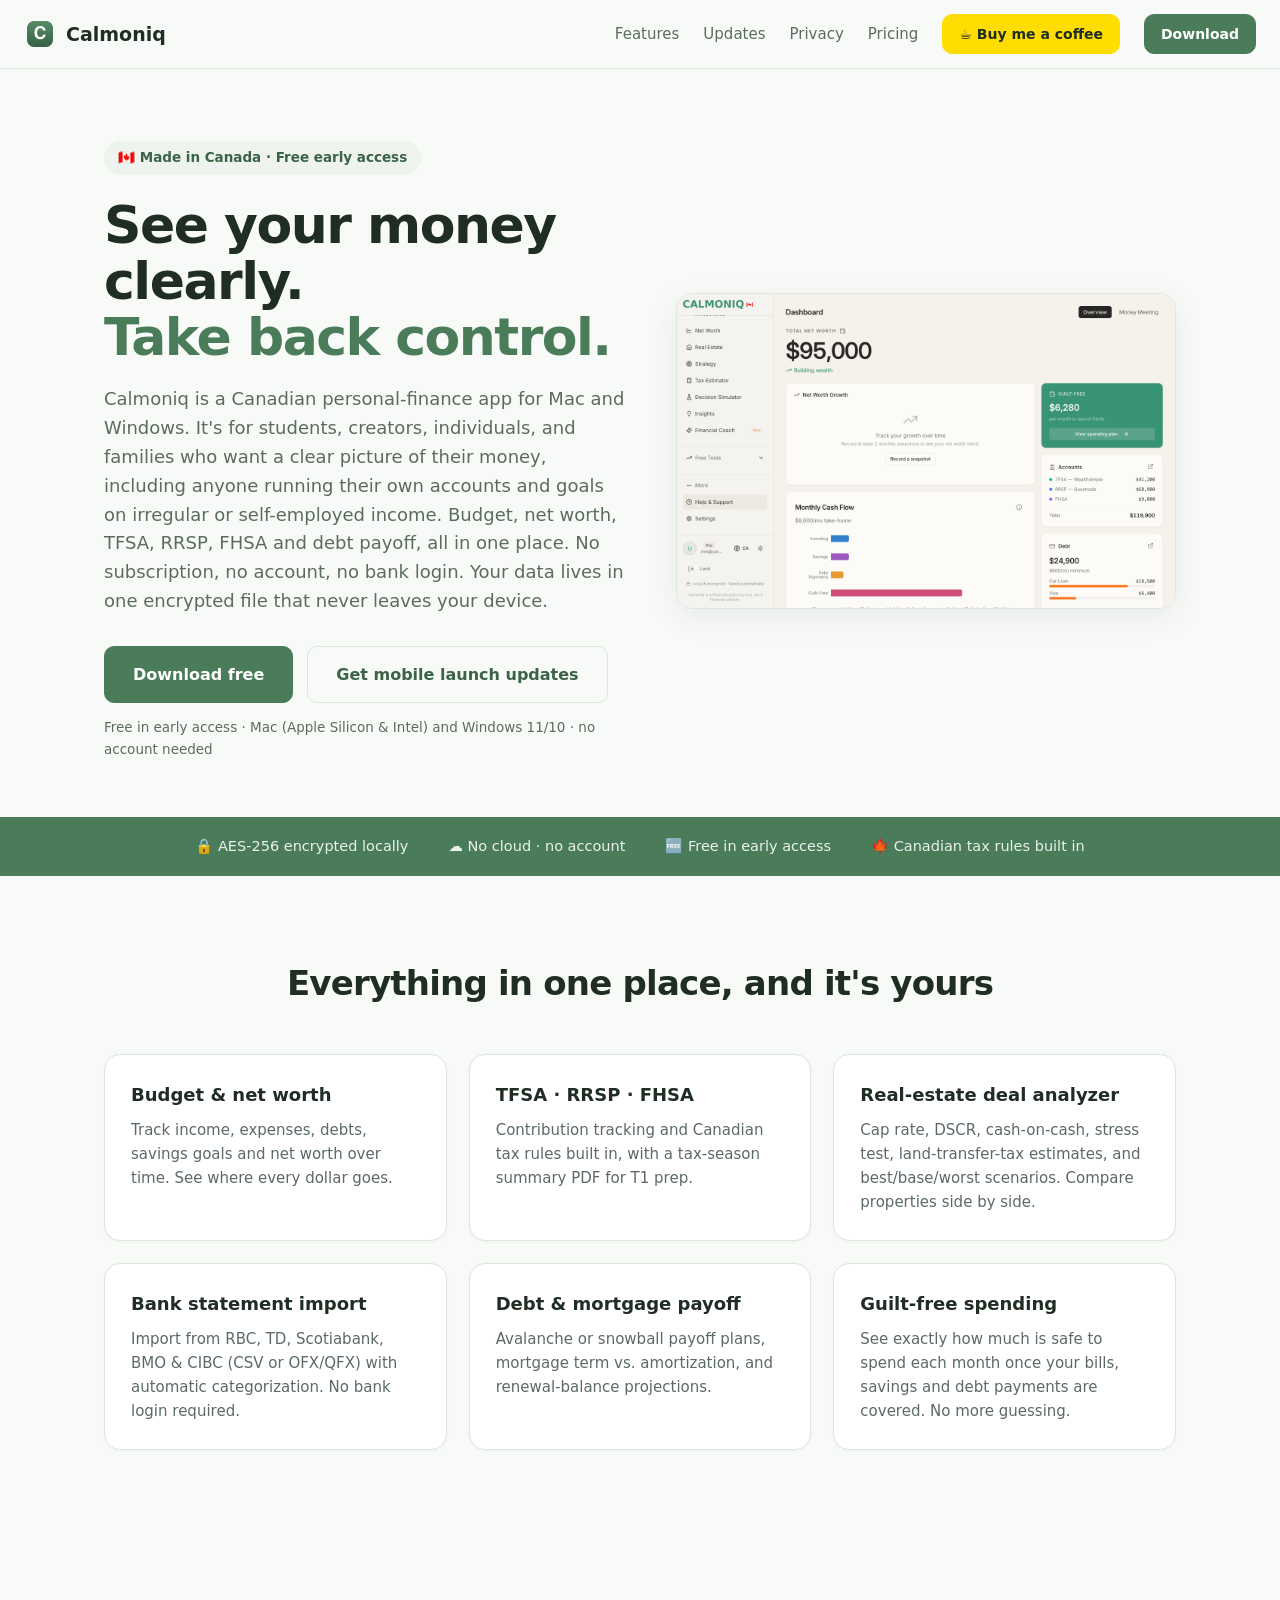
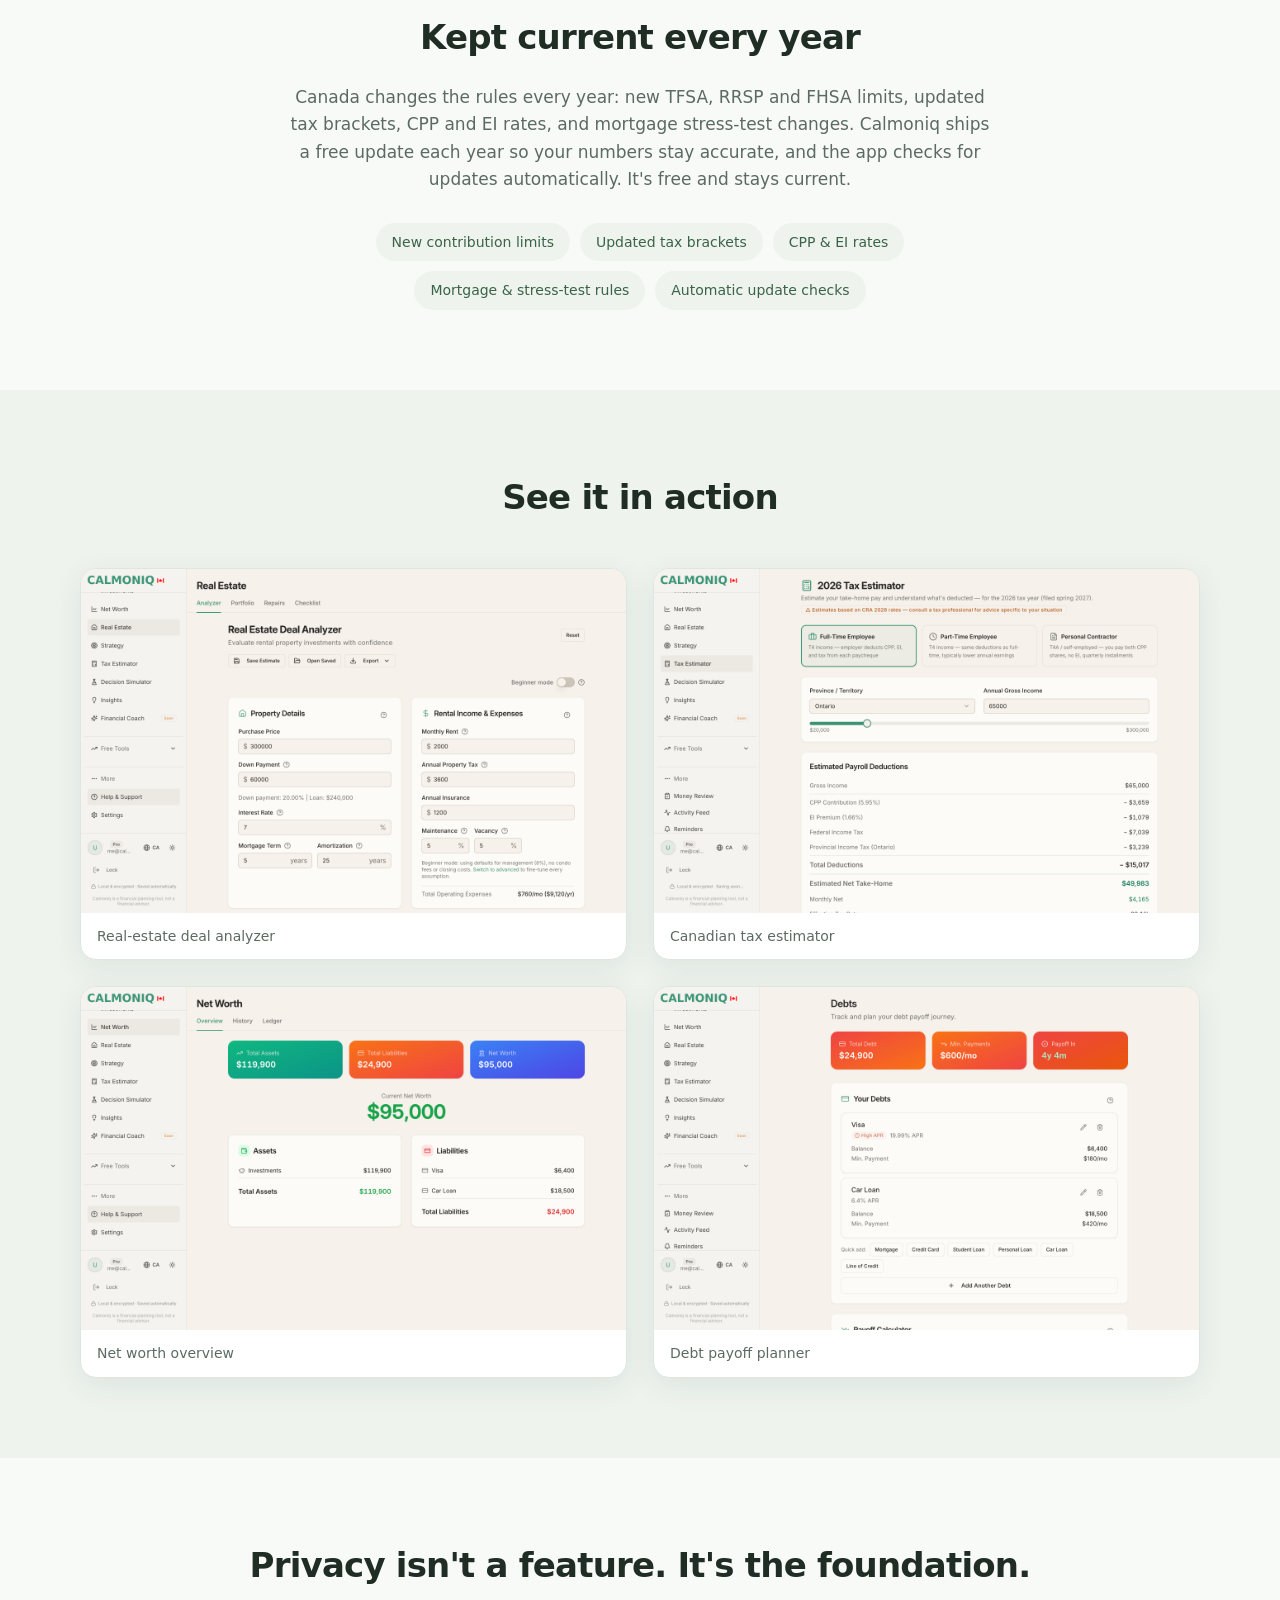
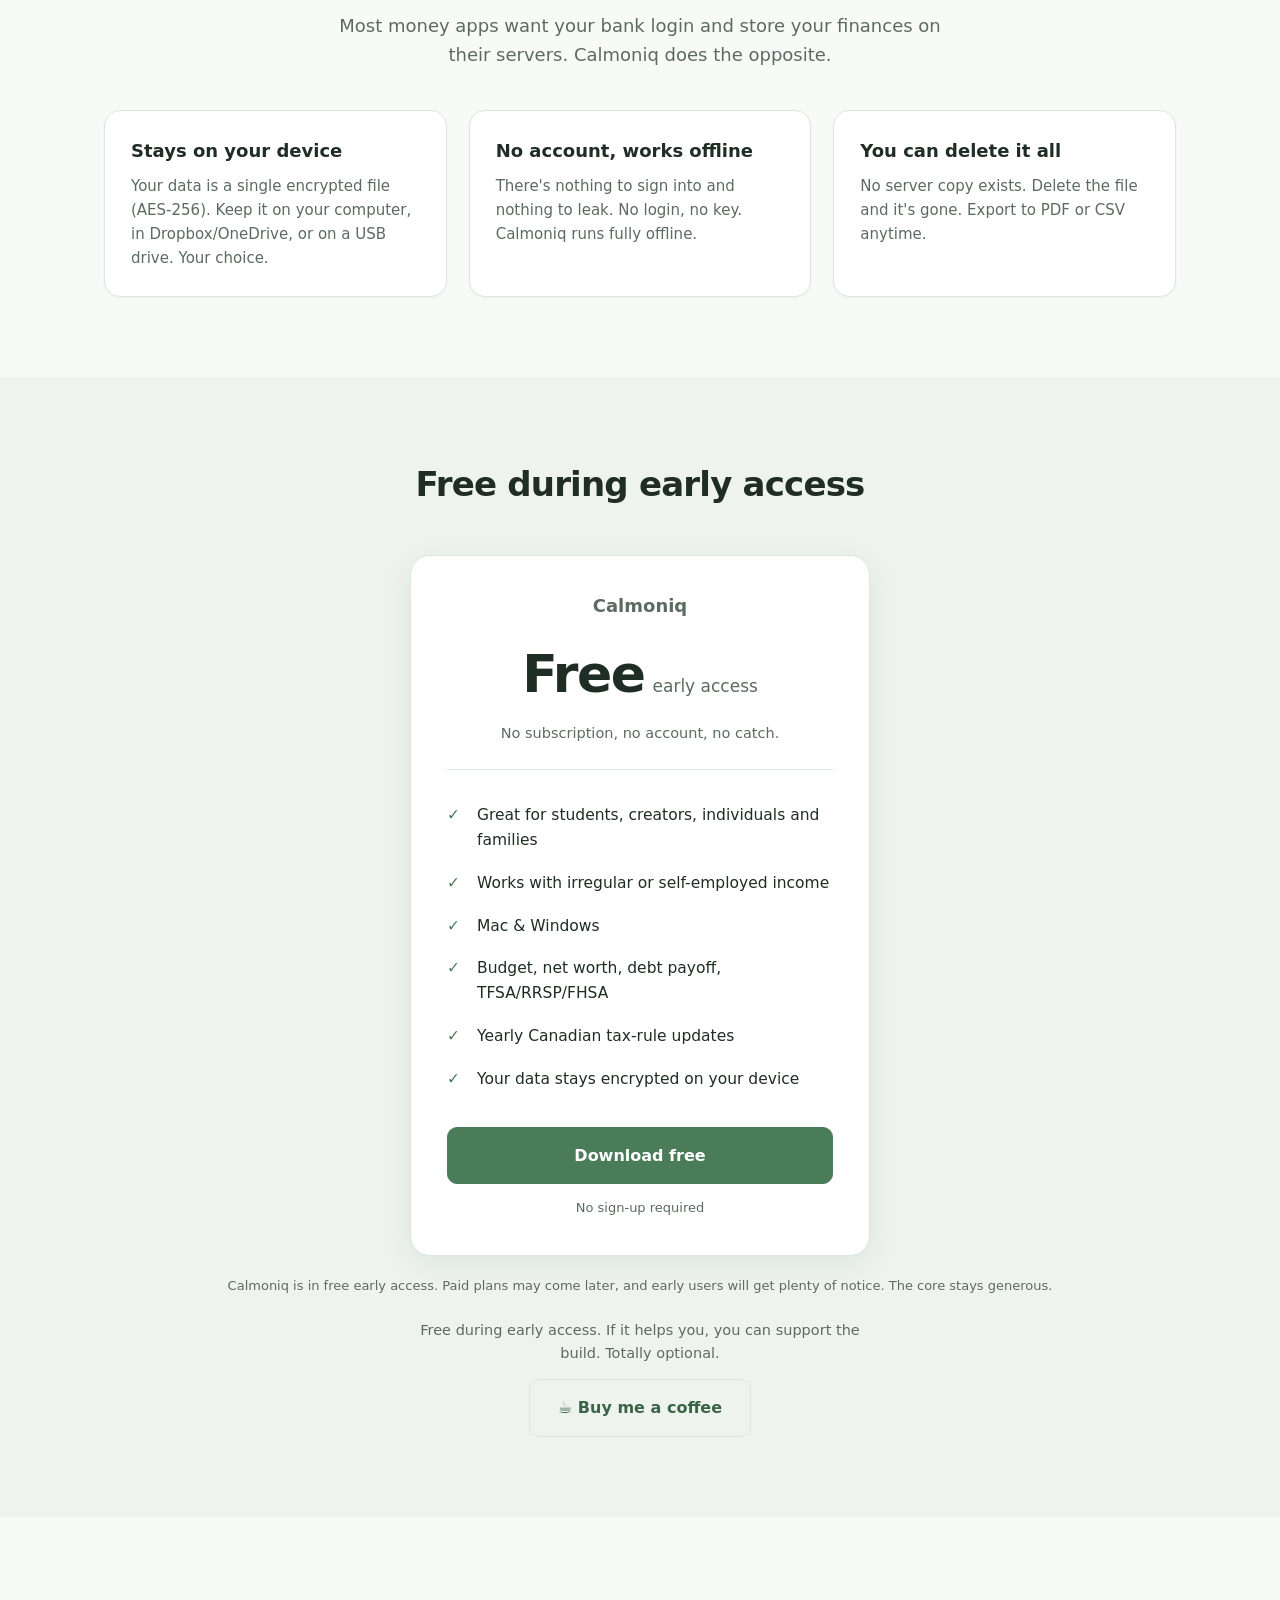
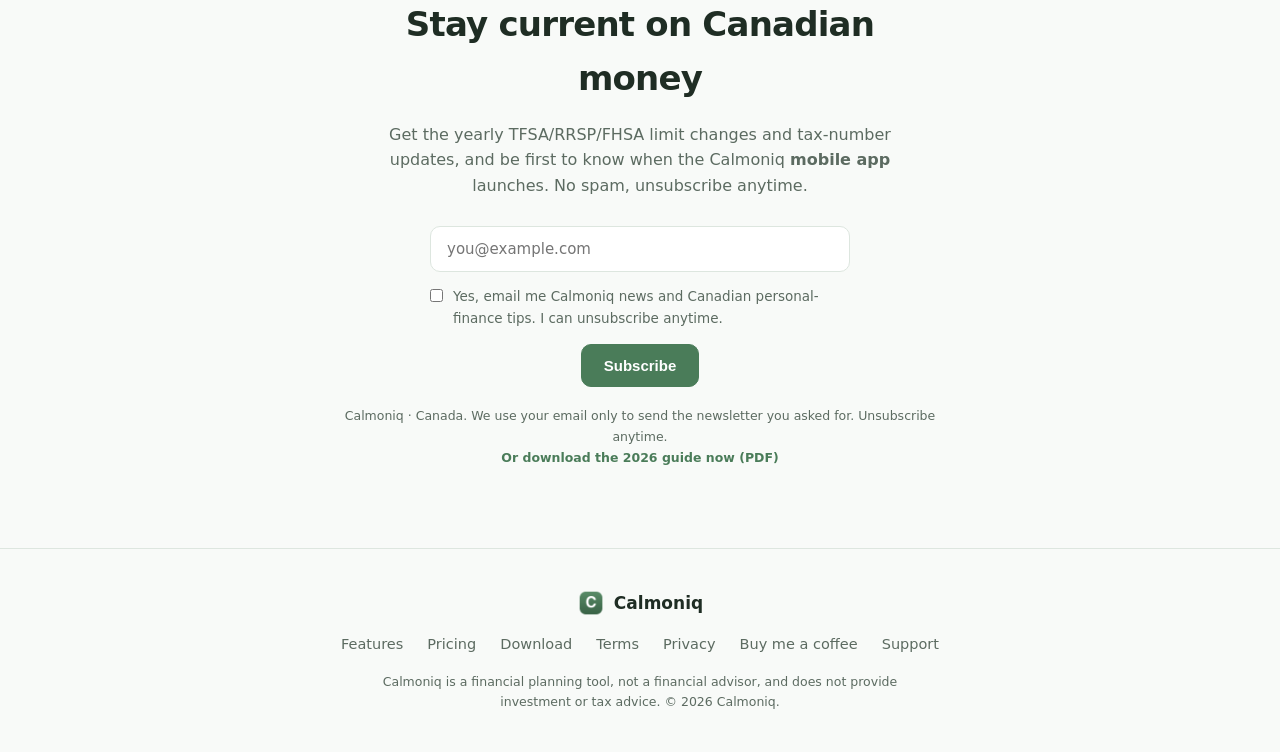
==== commit b9f9b28e: "Add creators/self-employed to audience; refresh sitemap lastmod" ====
--- a/index.html
+++ b/index.html
@@ -73,9 +73,10 @@
       <h1>See your money clearly.<br /><span class="accent">Take back control.</span></h1>
       <p class="lede">
         Calmoniq is a Canadian personal-finance app for Mac and Windows. It's for students,
-        individuals, and families who want a clear picture of their money. Budget, net worth,
-        TFSA, RRSP, FHSA and debt payoff, all in one place. No subscription, no account, no
-        bank login. Your data lives in one encrypted file that never leaves your device.
+        creators, individuals, and families who want a clear picture of their money, including
+        anyone running their own accounts and goals on irregular or self-employed income.
+        Budget, net worth, TFSA, RRSP, FHSA and debt payoff, all in one place. No subscription,
+        no account, no bank login. Your data lives in one encrypted file that never leaves your device.
       </p>
       <div id="download" class="cta-row">
         <a class="btn btn-lg" id="primary-download" href="thanks.html">Download free</a>
@@ -180,7 +181,8 @@
         <p class="price-note">No subscription, no account, no catch.</p>
       </div>
       <ul class="price-list">
-        <li>Great for students, individuals and families</li>
+        <li>Great for students, creators, individuals and families</li>
+        <li>Works with irregular or self-employed income</li>
         <li>Mac &amp; Windows</li>
         <li>Budget, net worth, debt payoff, TFSA/RRSP/FHSA</li>
         <li>Yearly Canadian tax-rule updates</li>
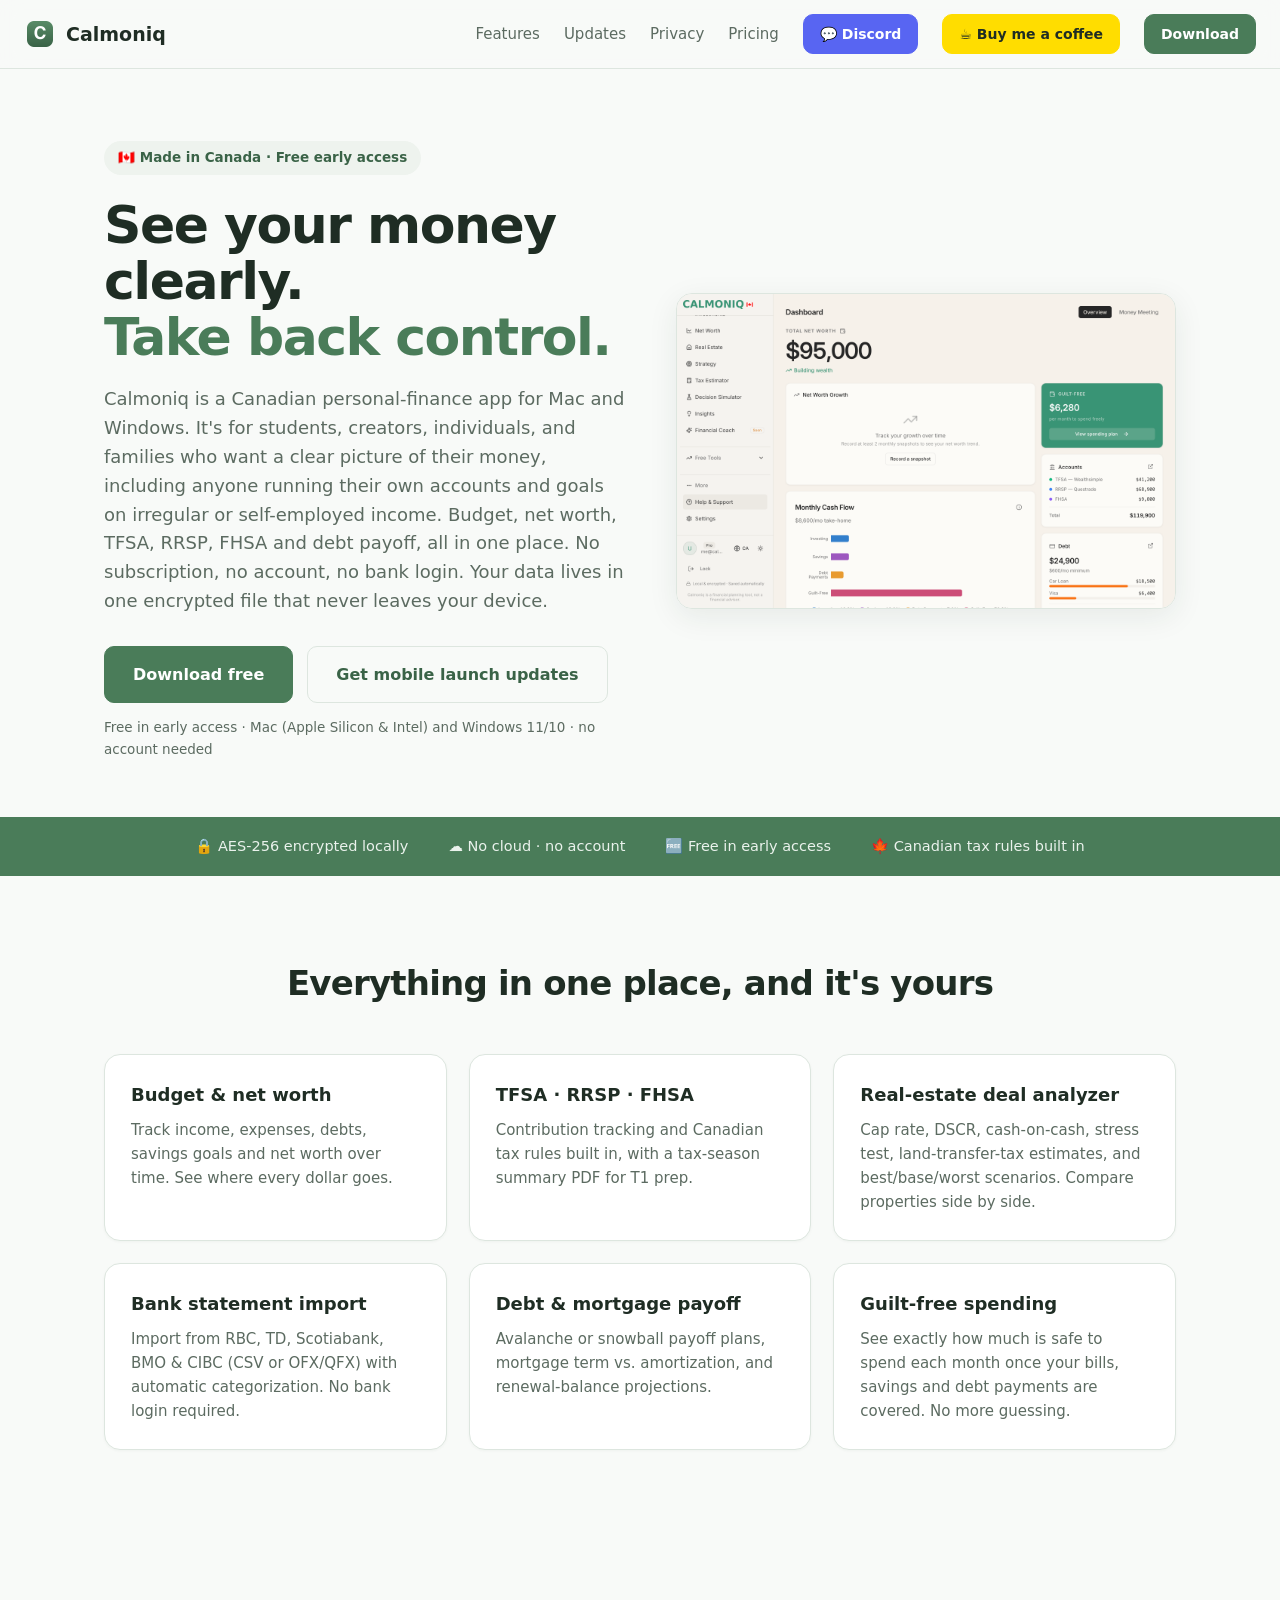
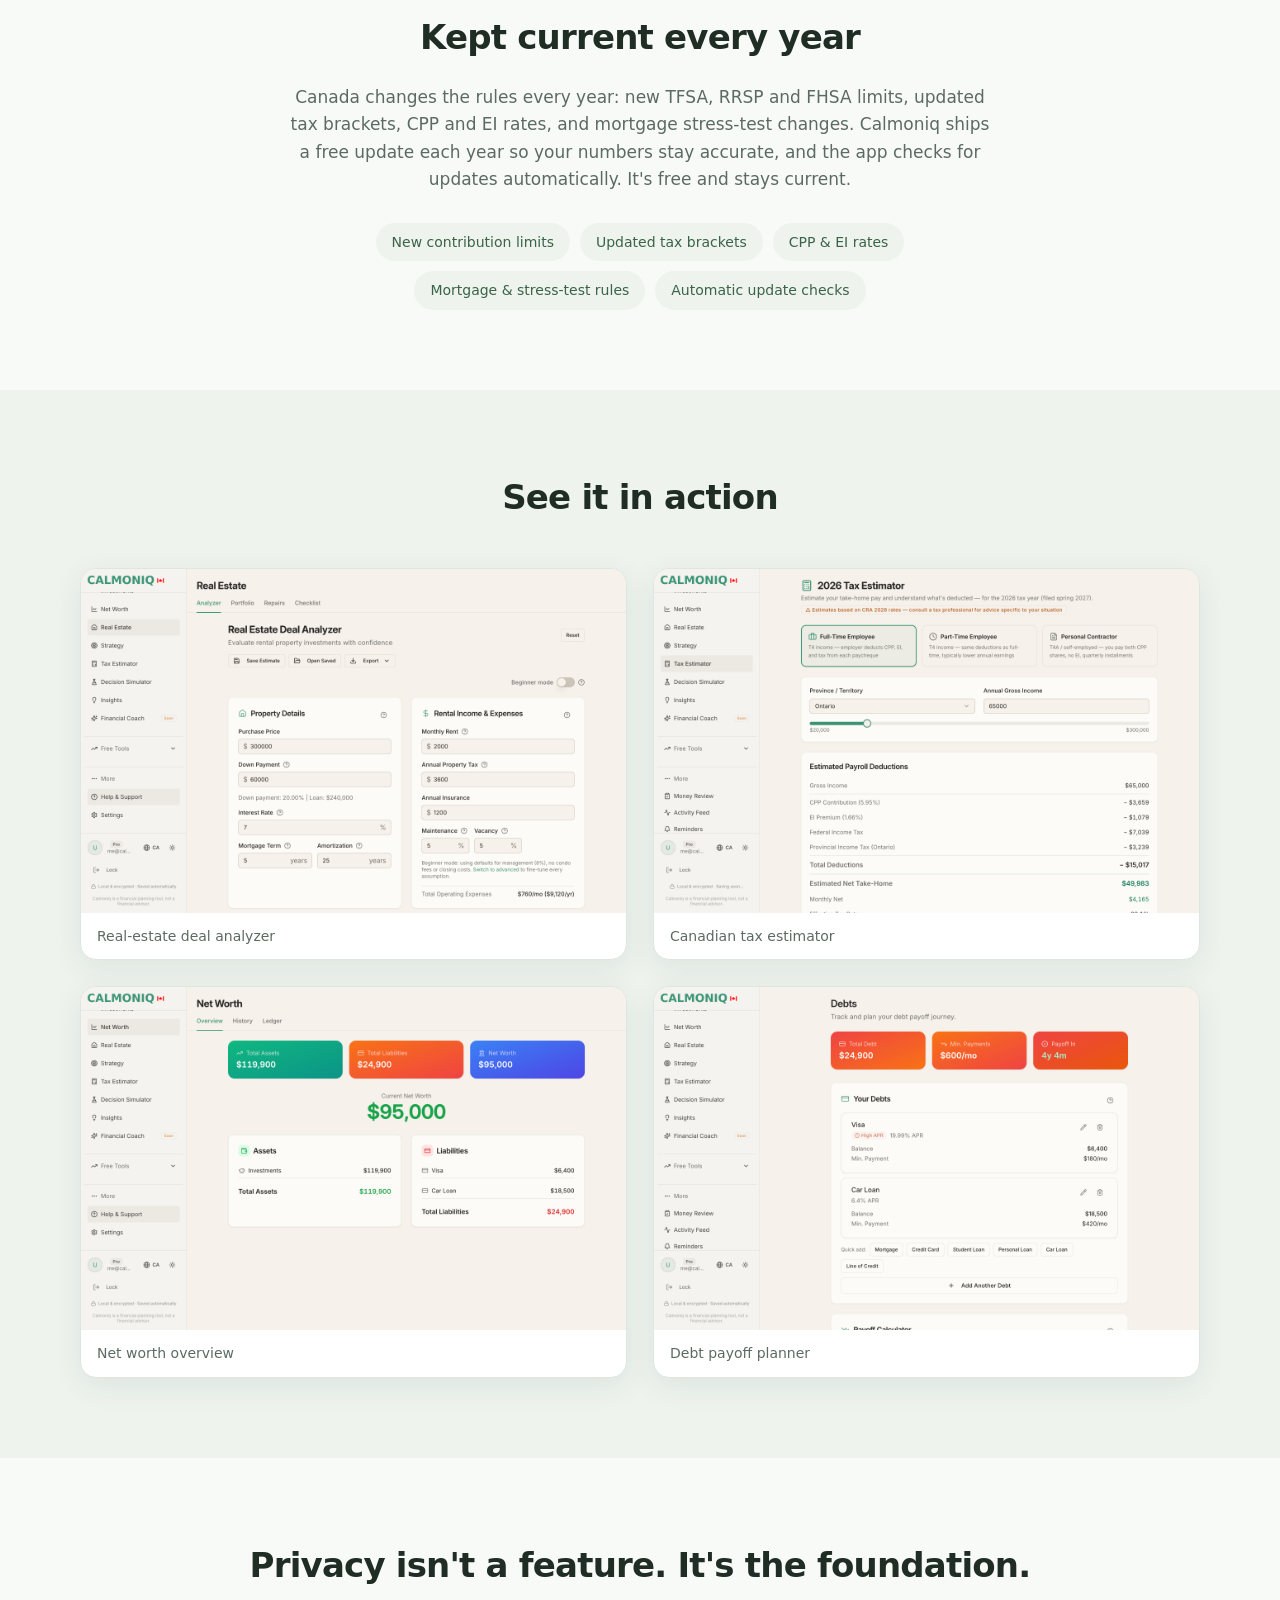
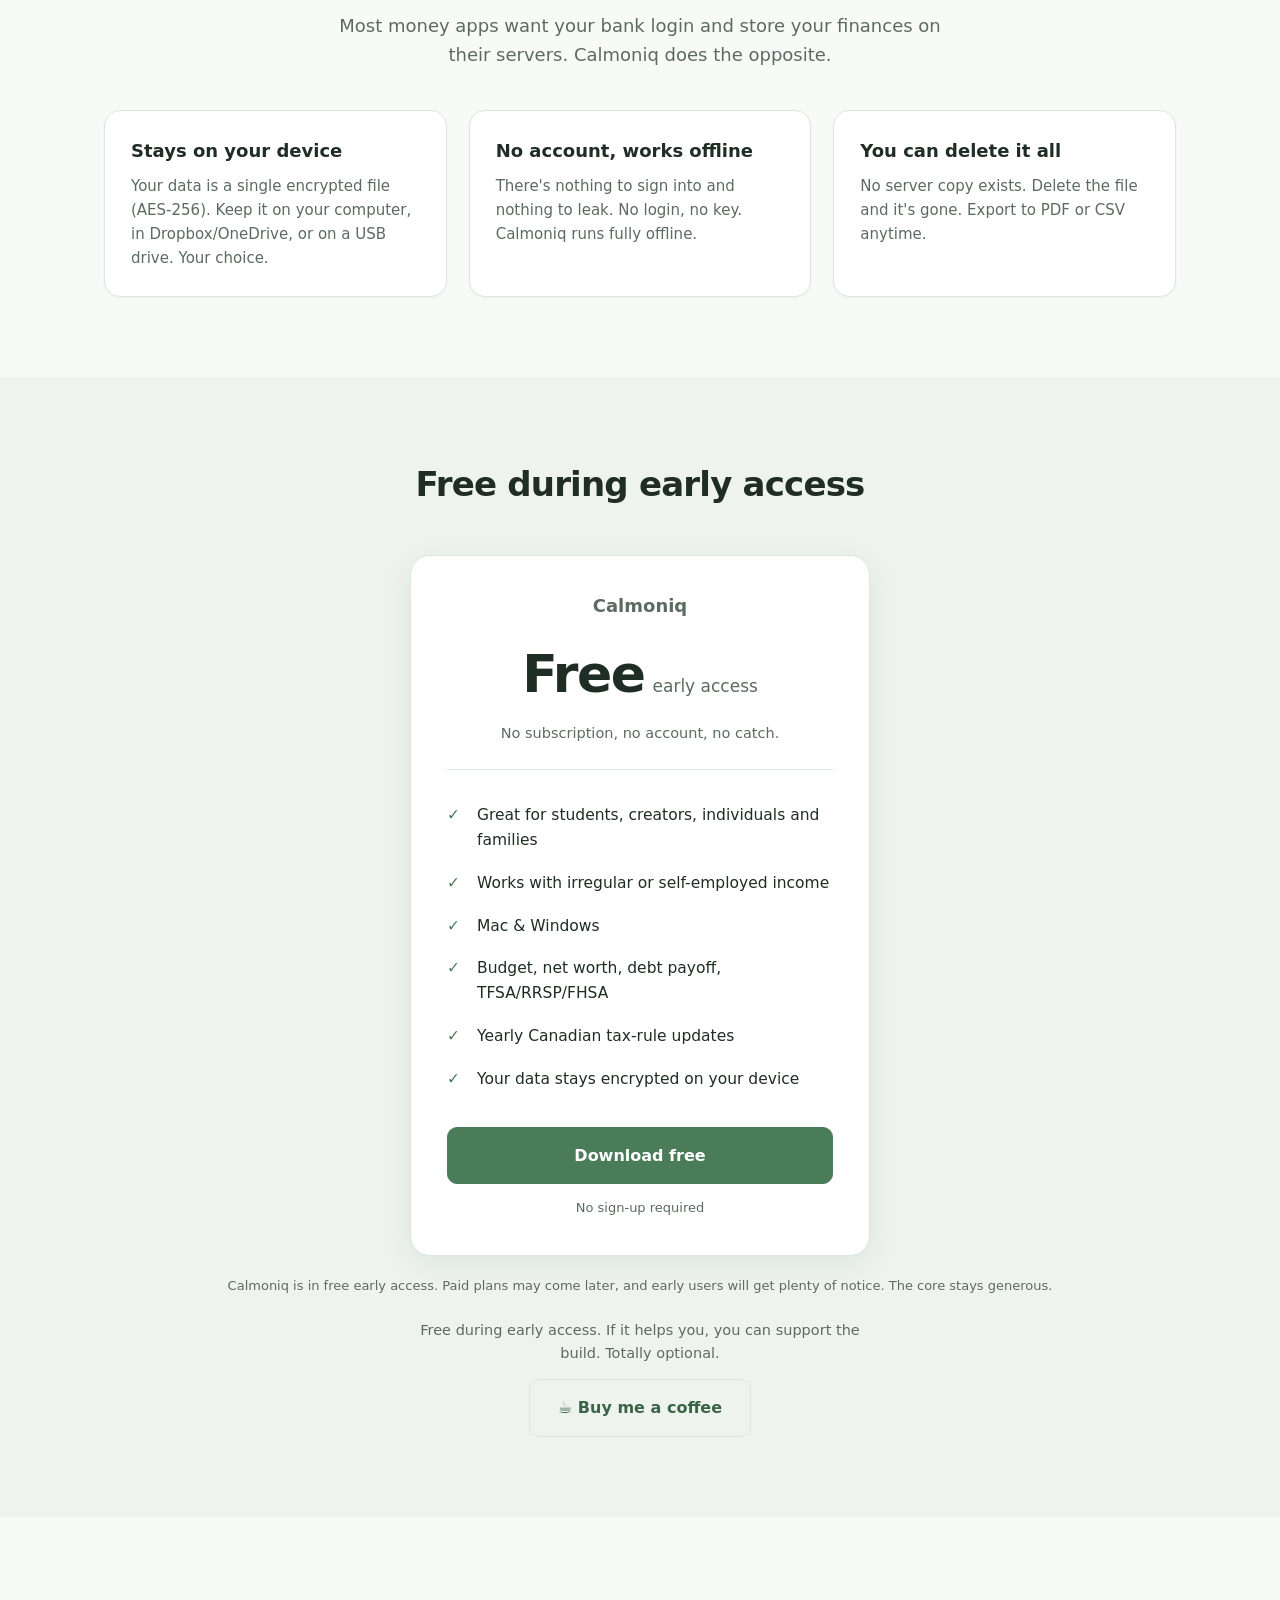
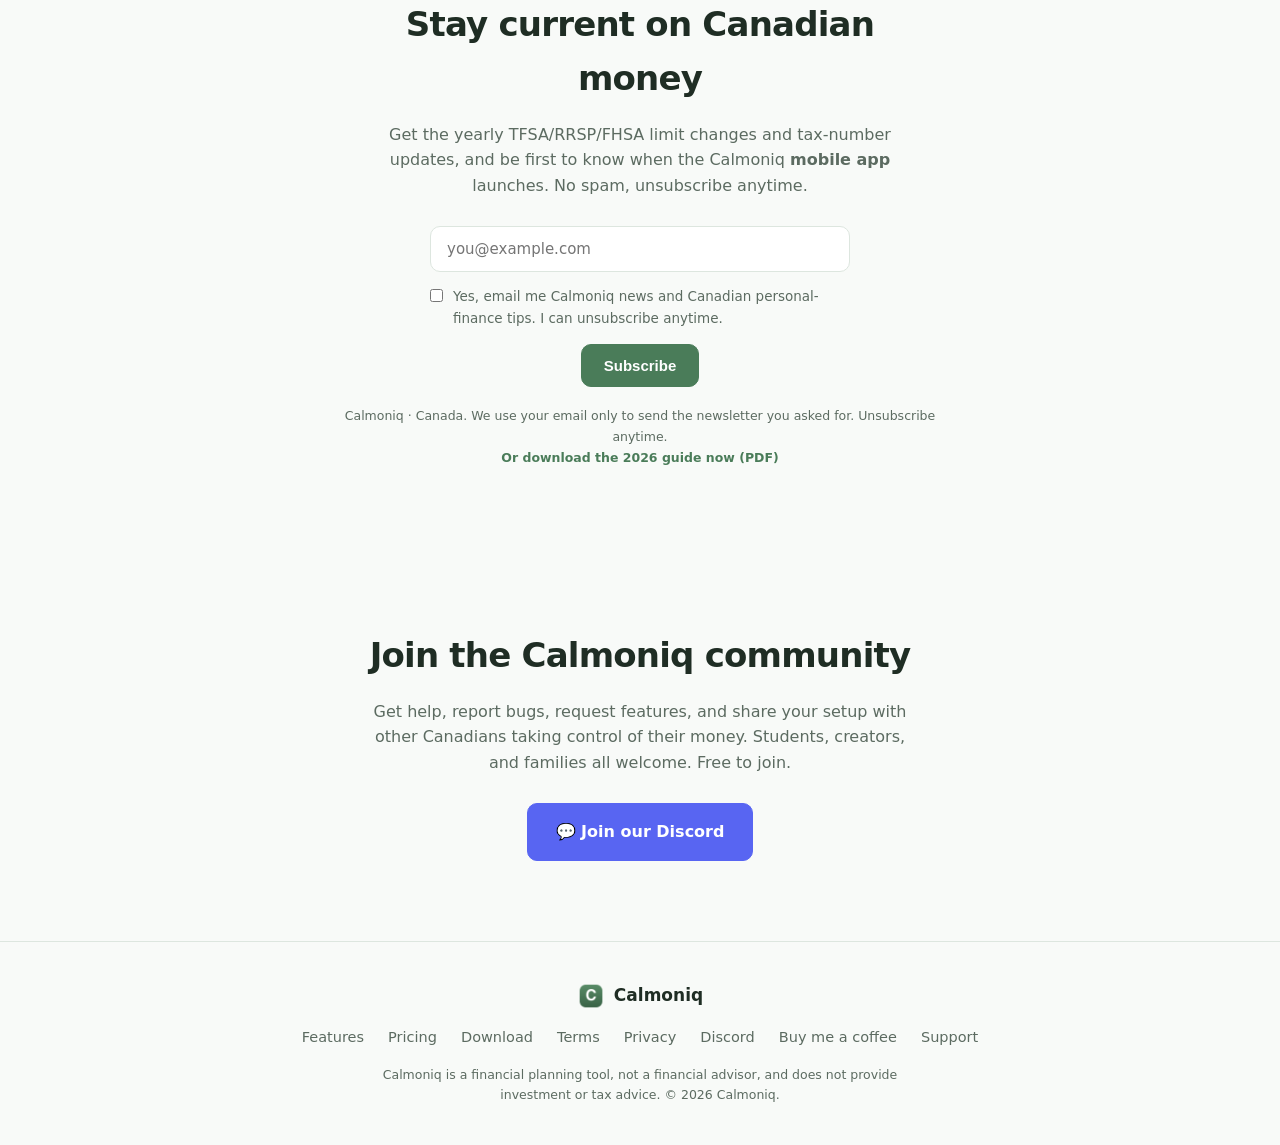
==== commit 83e4937f: "Add Discord community: nav + community section + footer + thanks page; cache-bust v11" ====
--- a/index.html
+++ b/index.html
@@ -46,8 +46,8 @@
   "publisher": { "@type": "Organization", "name": "Calmoniq" }
 }
 </script>
-<link rel="stylesheet" href="styles.css?v=10" />
-<script src="analytics.js?v=10"></script>
+<link rel="stylesheet" href="styles.css?v=11" />
+<script src="analytics.js?v=11"></script>
 </head>
 <body>
 <header class="nav">
@@ -60,6 +60,7 @@
     <a href="#updates">Updates</a>
     <a href="#privacy">Privacy</a>
     <a href="#pricing">Pricing</a>
+    <a class="btn btn-sm btn-discord" href="https://discord.gg/5ZkHgYuPXX" target="_blank" rel="noopener" data-testid="nav-discord">💬 Discord</a>
     <a class="btn btn-sm btn-coffee" href="https://buymeacoffee.com/playmodeworkout" target="_blank" rel="noopener" data-testid="nav-bmc">☕ Buy me a coffee</a>
     <a class="btn btn-sm" href="#download">Download</a>
   </nav>
@@ -223,6 +224,16 @@
       <br /><a class="grab-guide" href="assets/calmoniq-2026-canadian-tax-limits.pdf" target="_blank" rel="noopener">Or download the 2026 guide now (PDF)</a>
     </p>
   </section>
+
+  <!-- COMMUNITY -->
+  <section id="community" class="section community">
+    <h2>Join the Calmoniq community</h2>
+    <p class="community-lede">
+      Get help, report bugs, request features, and share your setup with other Canadians
+      taking control of their money. Students, creators, and families all welcome. Free to join.
+    </p>
+    <a class="btn btn-lg btn-discord" href="https://discord.gg/5ZkHgYuPXX" target="_blank" rel="noopener" data-testid="link-discord-community">💬 Join our Discord</a>
+  </section>
 </main>
 
 <footer class="footer">
@@ -236,6 +247,7 @@
     <a href="thanks.html">Download</a>
     <a href="terms.html">Terms</a>
     <a href="privacy.html">Privacy</a>
+    <a href="https://discord.gg/5ZkHgYuPXX" target="_blank" rel="noopener">Discord</a>
     <a href="https://buymeacoffee.com/playmodeworkout" target="_blank" rel="noopener">Buy me a coffee</a>
     <a href="mailto:support@calmoniq.com">Support</a>
   </nav>
@@ -245,6 +257,6 @@
   </p>
 </footer>
 
-<script src="app.js?v=10"></script>
+<script src="app.js?v=11"></script>
 </body>
 </html>
--- a/styles.css
+++ b/styles.css
@@ -41,6 +41,8 @@
 /* Buy Me a Coffee — distinct brand yellow so it stands out in the nav */
 .btn-coffee { background: #ffdd00; color: #1f2d24; border-color: #ffdd00; font-weight: 700; }
 .btn-coffee:hover { background: #f5c518; border-color: #f5c518; }
+.btn-discord { background: #5865f2; color: #fff; border-color: #5865f2; font-weight: 700; }
+.btn-discord:hover { background: #4752c4; border-color: #4752c4; }
 
 /* nav */
 .nav {
@@ -188,6 +190,8 @@
 /* newsletter */
 .newsletter { text-align: center; max-width: 640px; }
 .newsletter-intro { color: var(--muted); font-size: 16px; margin: -28px auto 28px; max-width: 540px; }
+.community { text-align: center; max-width: 640px; }
+.community-lede { color: var(--muted); font-size: 16px; margin: -28px auto 28px; max-width: 540px; }
 .newsletter-form { display: flex; flex-direction: column; gap: 14px; align-items: center; }
 .newsletter-form input[type=email] {
   width: 100%; max-width: 420px; padding: 13px 16px; font-size: 15px;
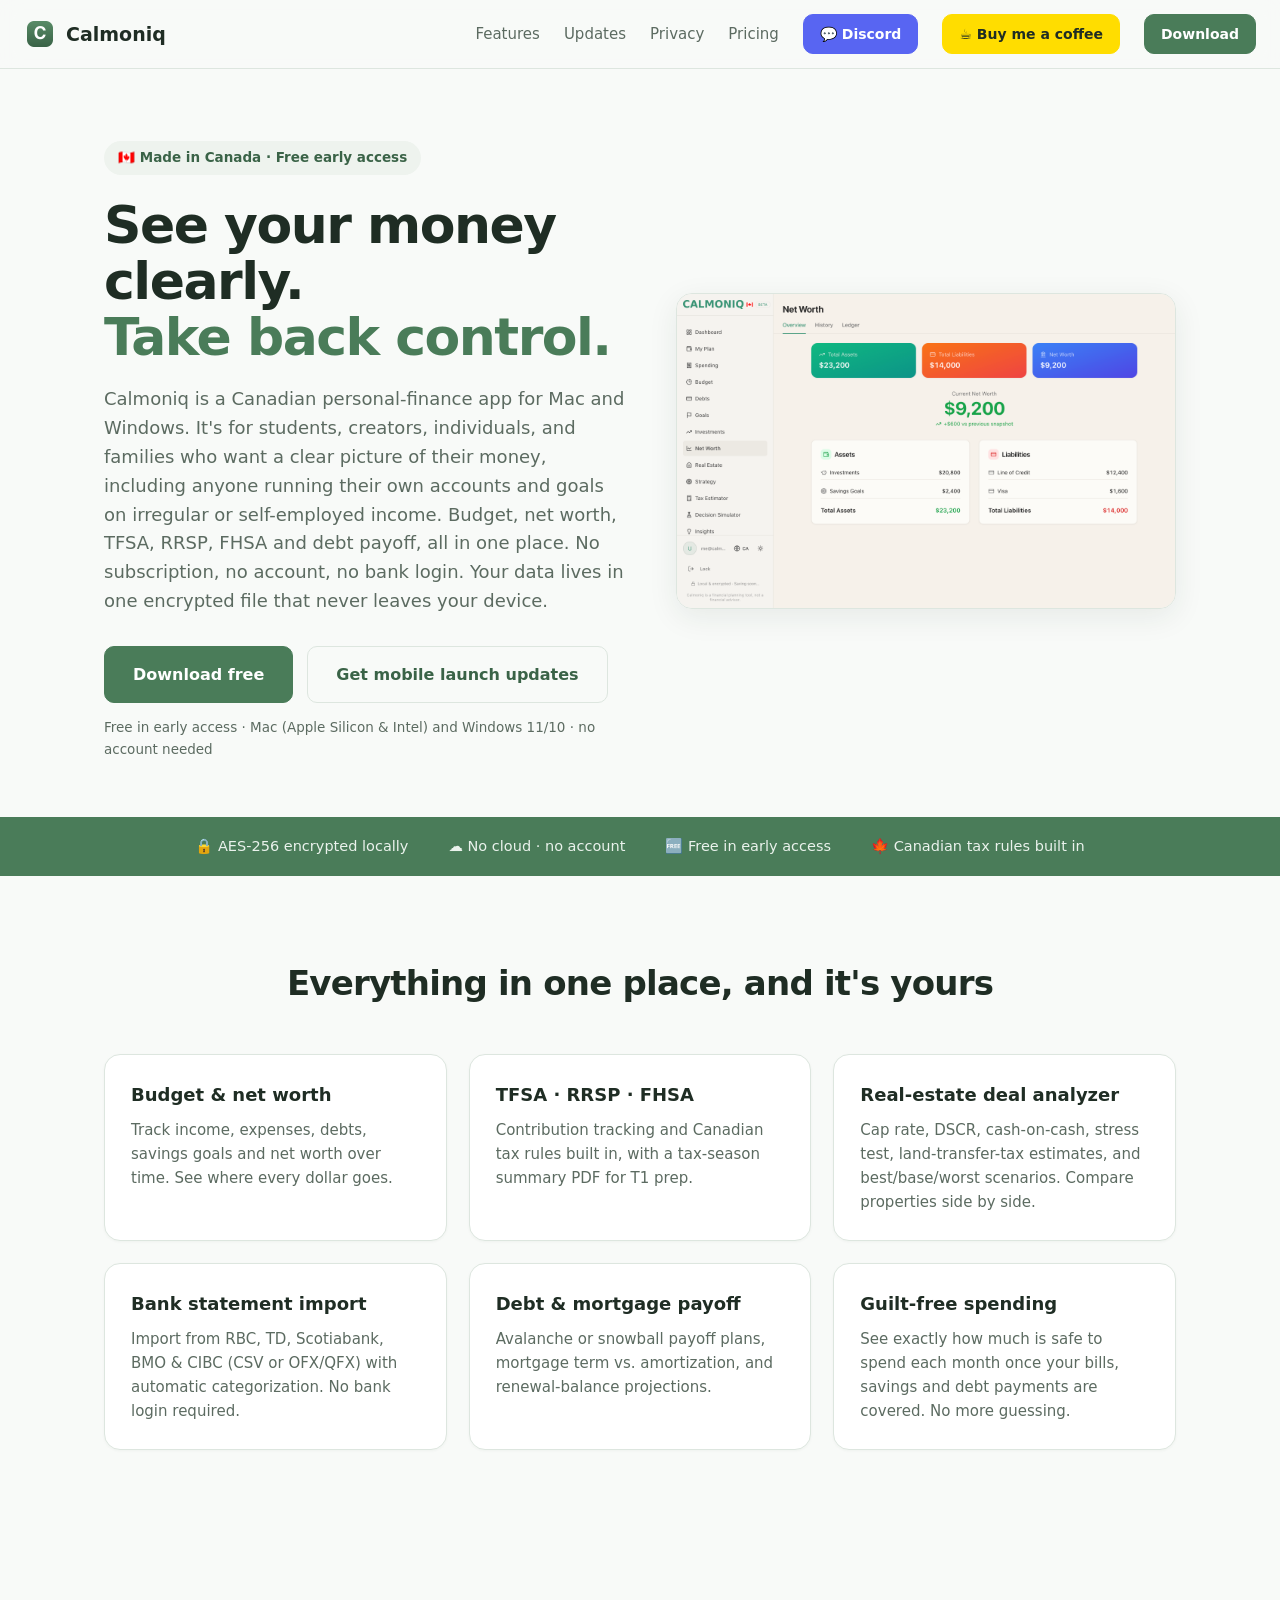
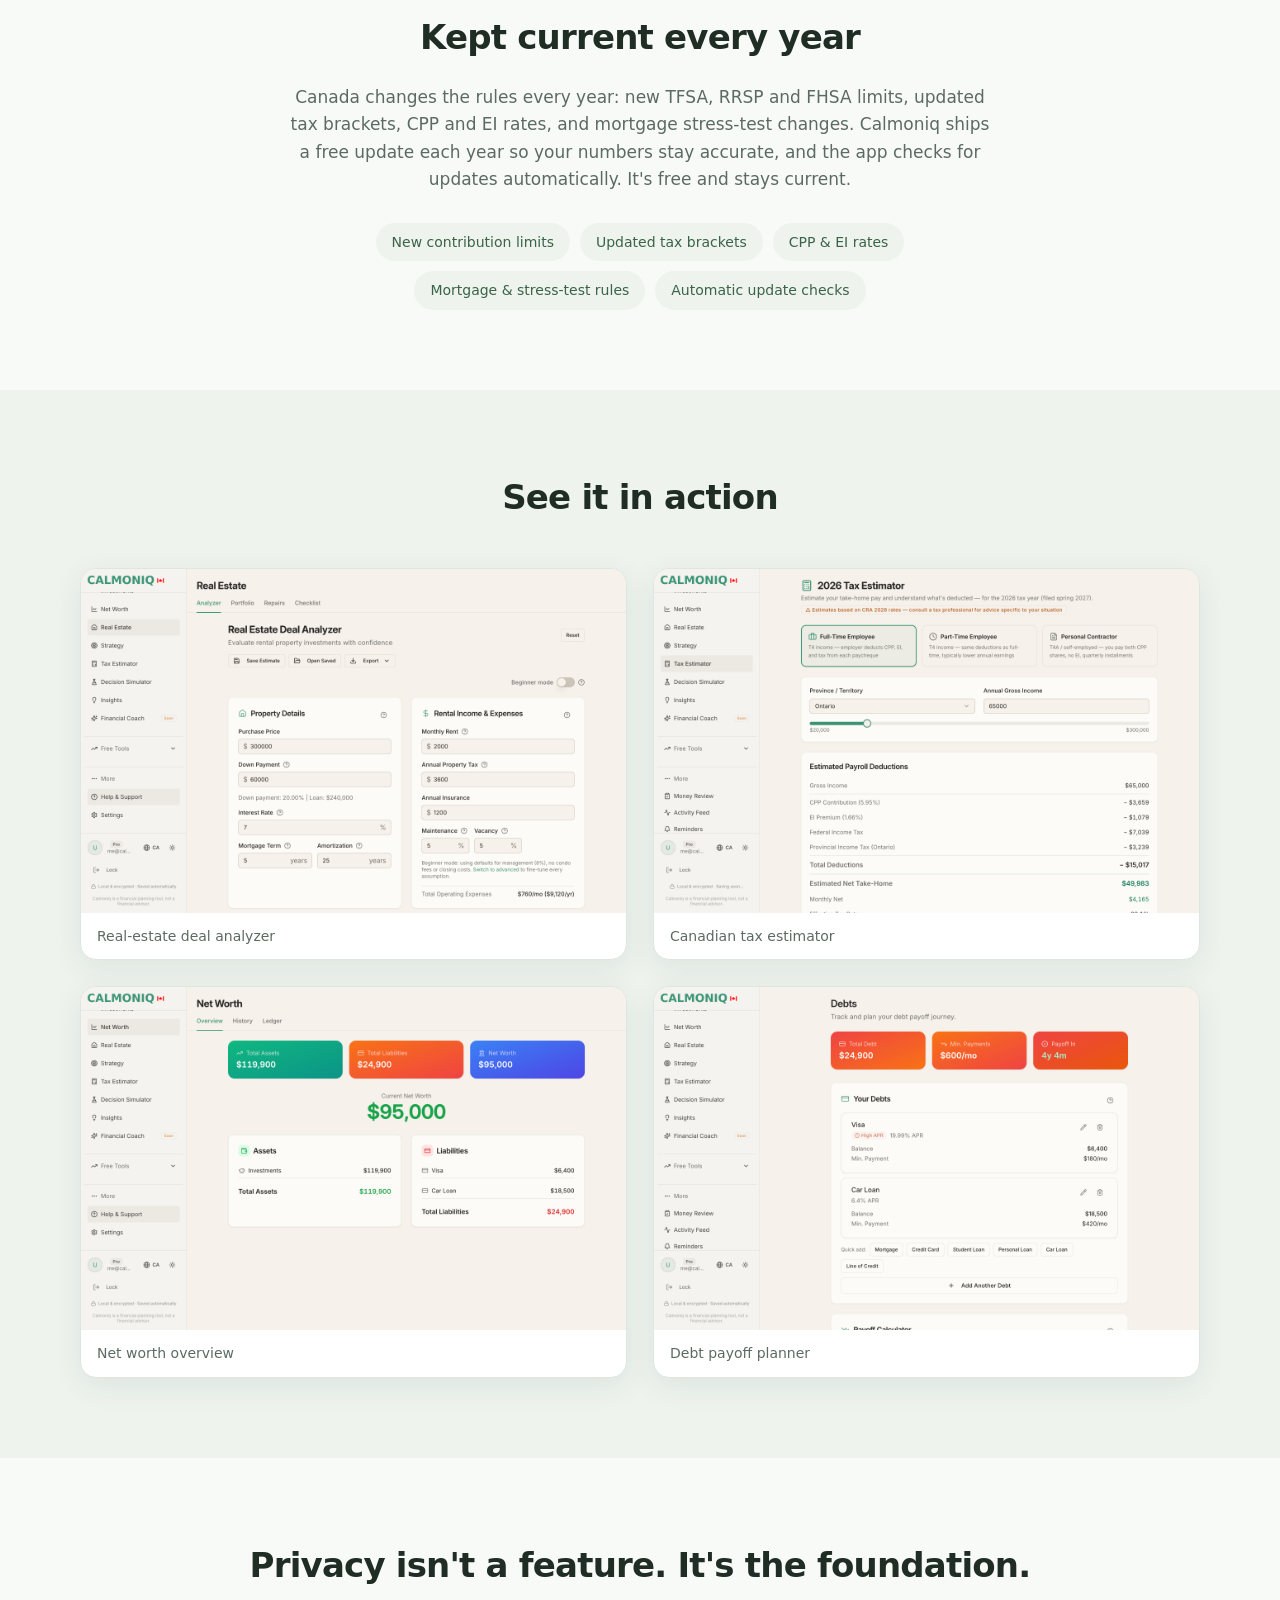
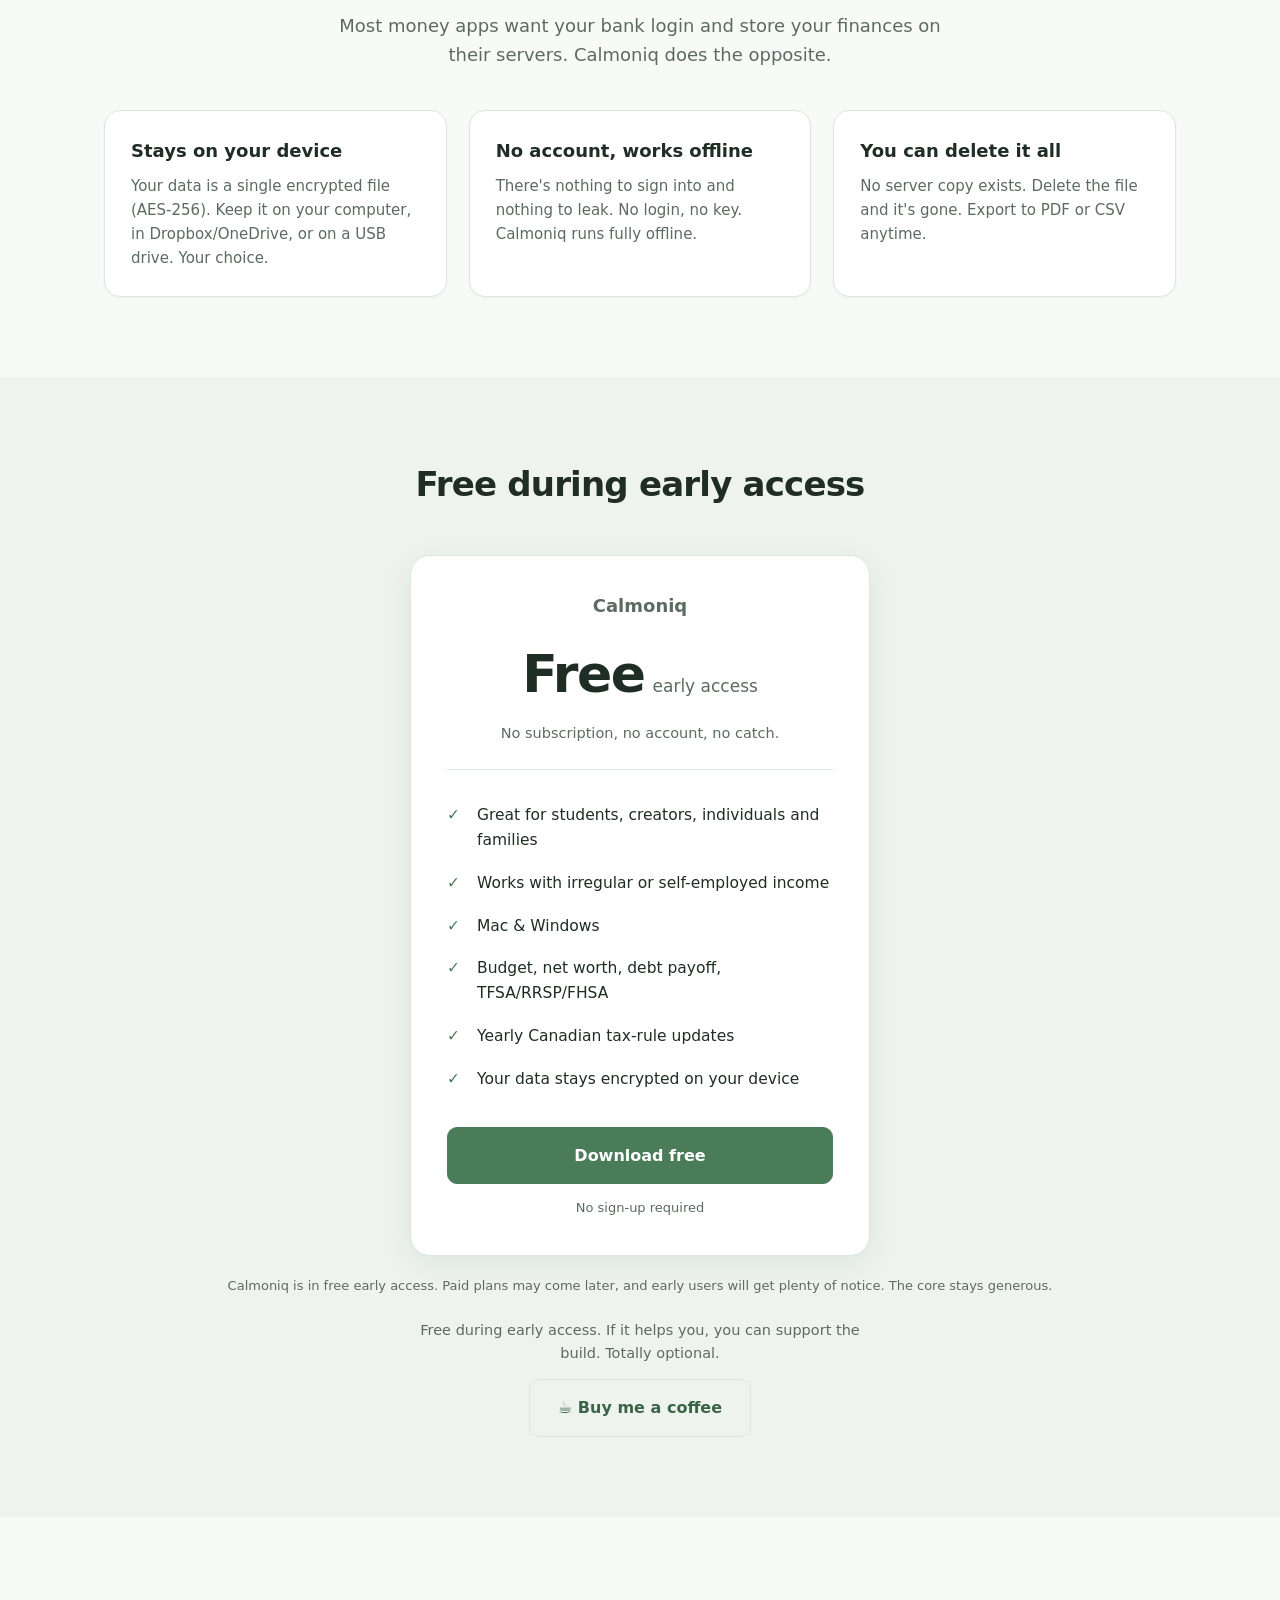
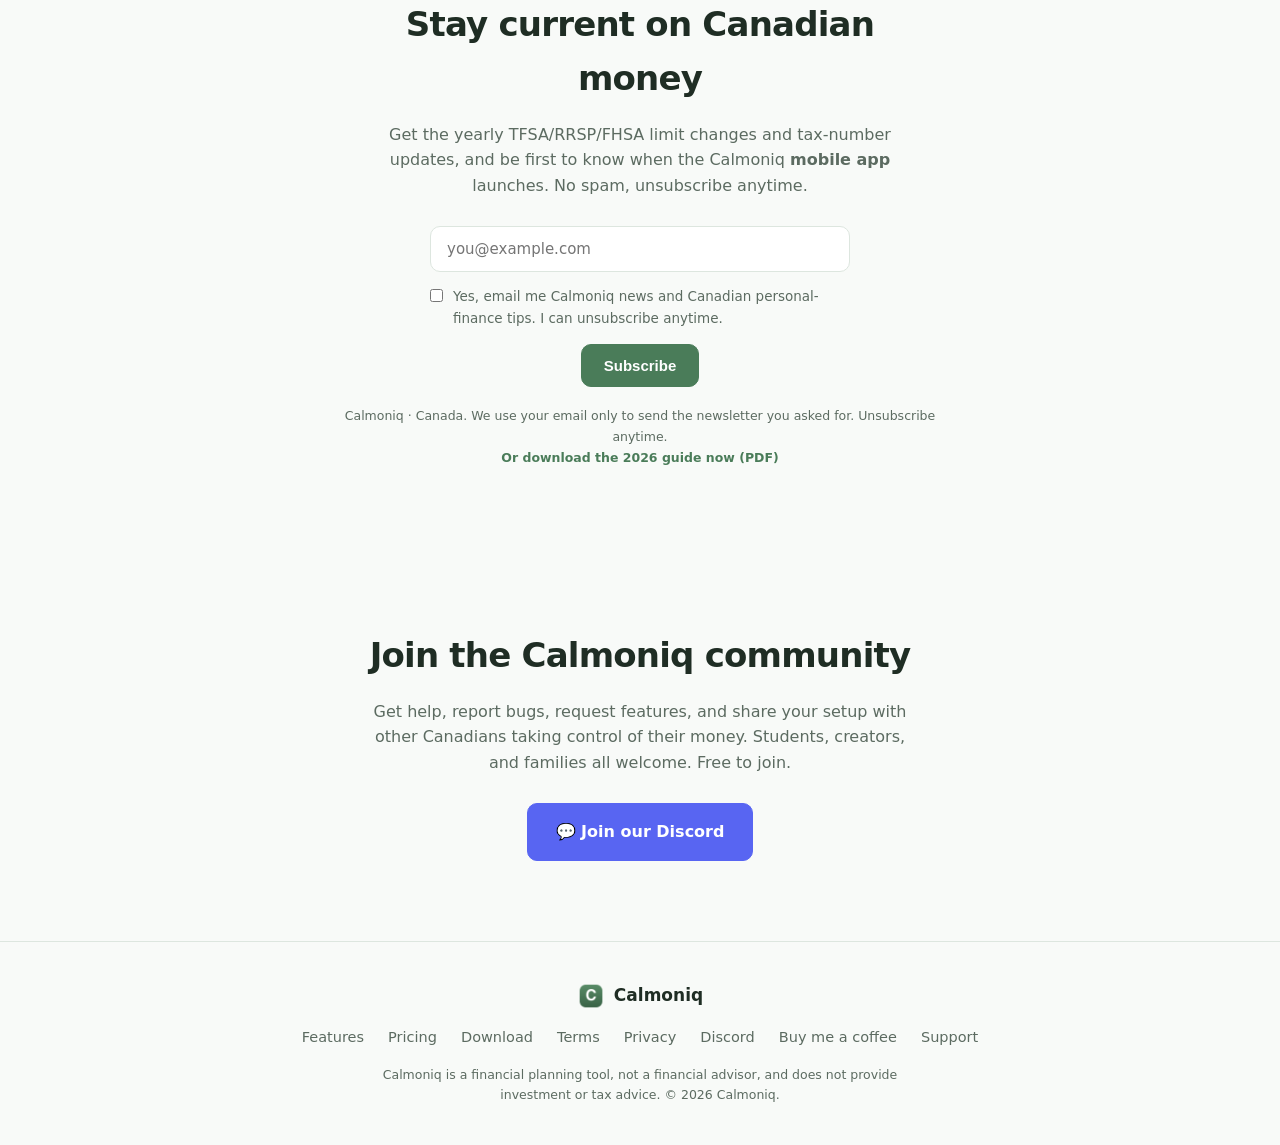
==== commit 06c58c52: "Branded social share card (og-card.png); refresh hero to current net-worth screenshot" ====
--- a/index.html
+++ b/index.html
@@ -18,14 +18,14 @@
 <meta property="og:title" content="Calmoniq: your money, on your computer" />
 <meta property="og:description" content="A free, privacy-first Canadian personal-finance & real-estate app for Mac and Windows. Your data never leaves your device." />
 <meta property="og:url" content="https://calmoniq.com/" />
-<meta property="og:image" content="https://calmoniq.com/assets/1-dashboard.png" />
-<meta property="og:image:alt" content="Calmoniq dashboard showing net worth, accounts, debt and cash flow" />
+<meta property="og:image" content="https://calmoniq.com/assets/og-card.png" />
+<meta property="og:image:alt" content="Calmoniq: a free, private Canadian money app for Mac and Windows" />
 <meta property="og:locale" content="en_CA" />
 
 <meta name="twitter:card" content="summary_large_image" />
 <meta name="twitter:title" content="Calmoniq: Canadian personal finance, on your computer" />
 <meta name="twitter:description" content="Budget, net worth, TFSA/RRSP/FHSA, and rental real-estate analysis. Free, runs offline, data stays on your device." />
-<meta name="twitter:image" content="https://calmoniq.com/assets/1-dashboard.png" />
+<meta name="twitter:image" content="https://calmoniq.com/assets/og-card.png" />
 
 <script type="application/ld+json">
 {
@@ -36,7 +36,7 @@
   "operatingSystem": "macOS, Windows",
   "description": "Privacy-first Canadian personal-finance and real-estate planning app. Budget, net worth, TFSA/RRSP/FHSA tracking, and rental property analysis. Runs entirely on your computer.",
   "url": "https://calmoniq.com/",
-  "image": "https://calmoniq.com/assets/1-dashboard.png",
+  "image": "https://calmoniq.com/assets/og-card.png",
   "offers": {
     "@type": "Offer",
     "price": "0.00",
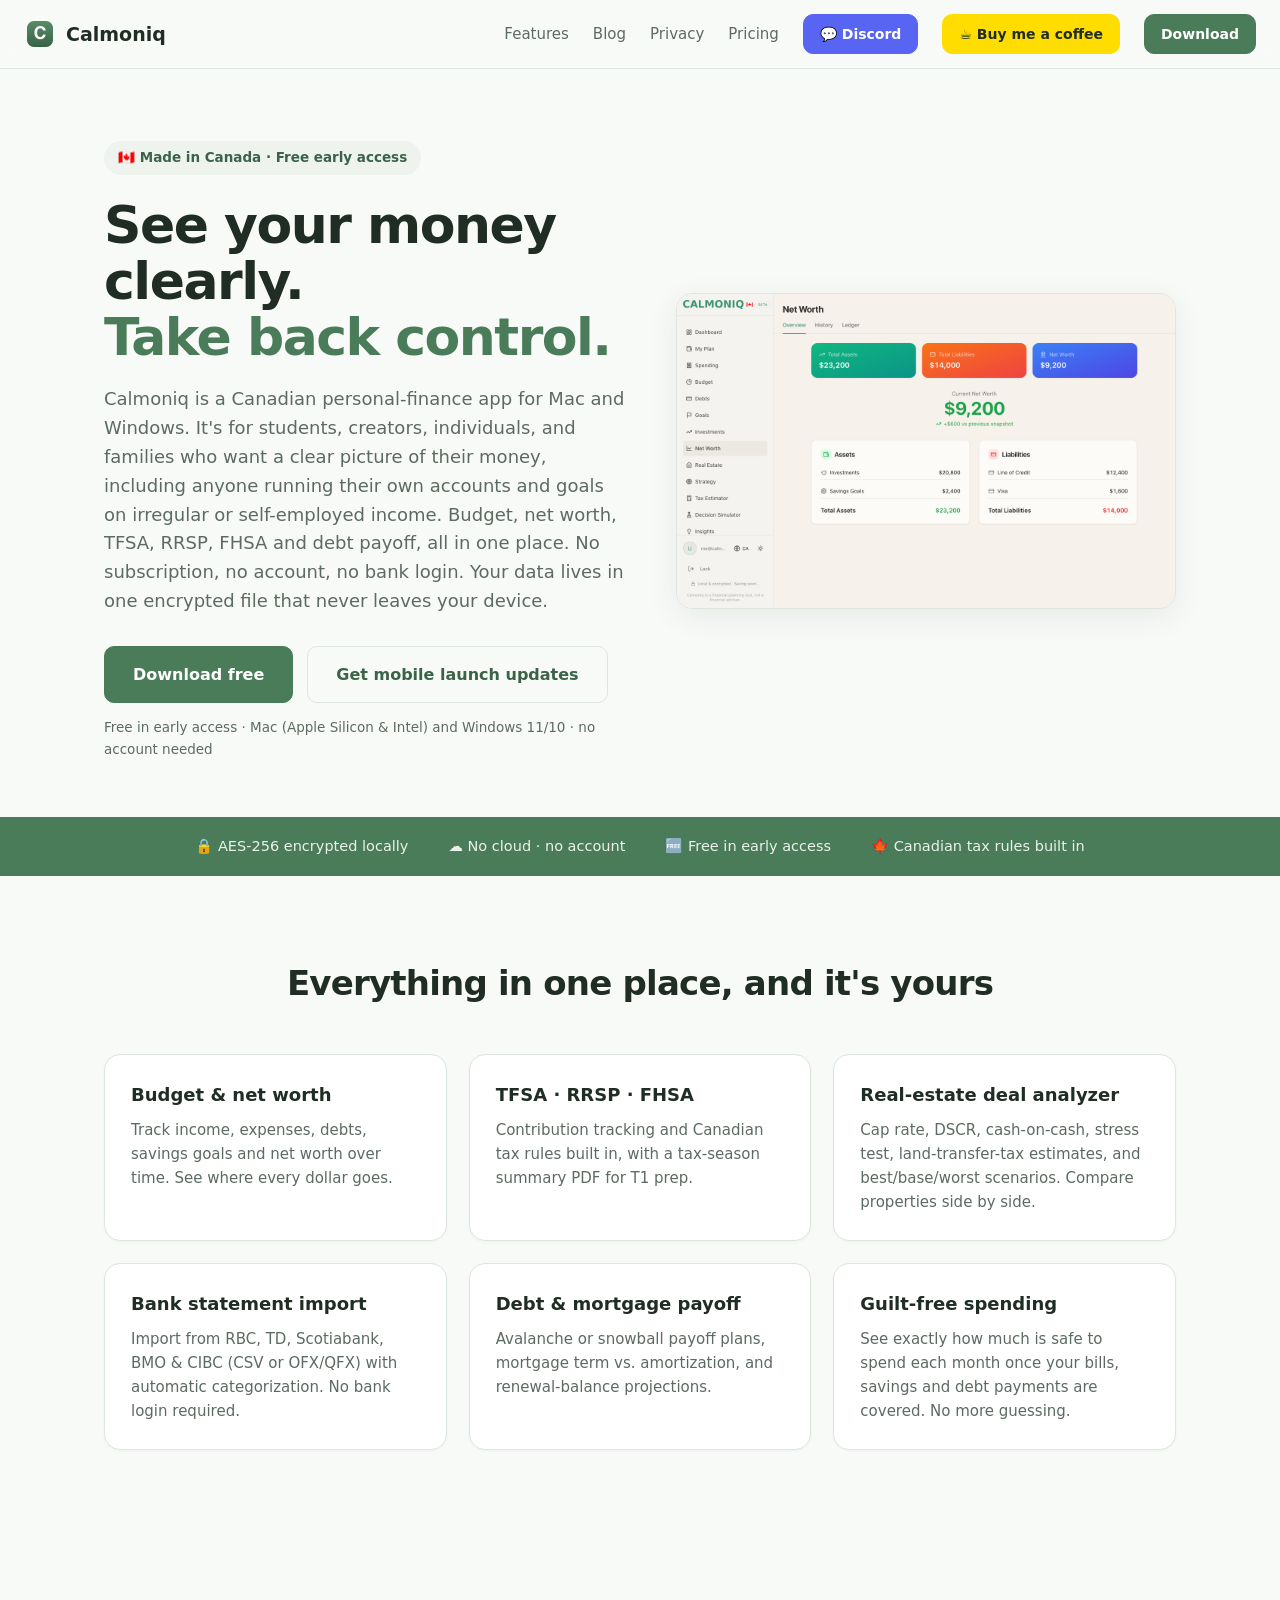
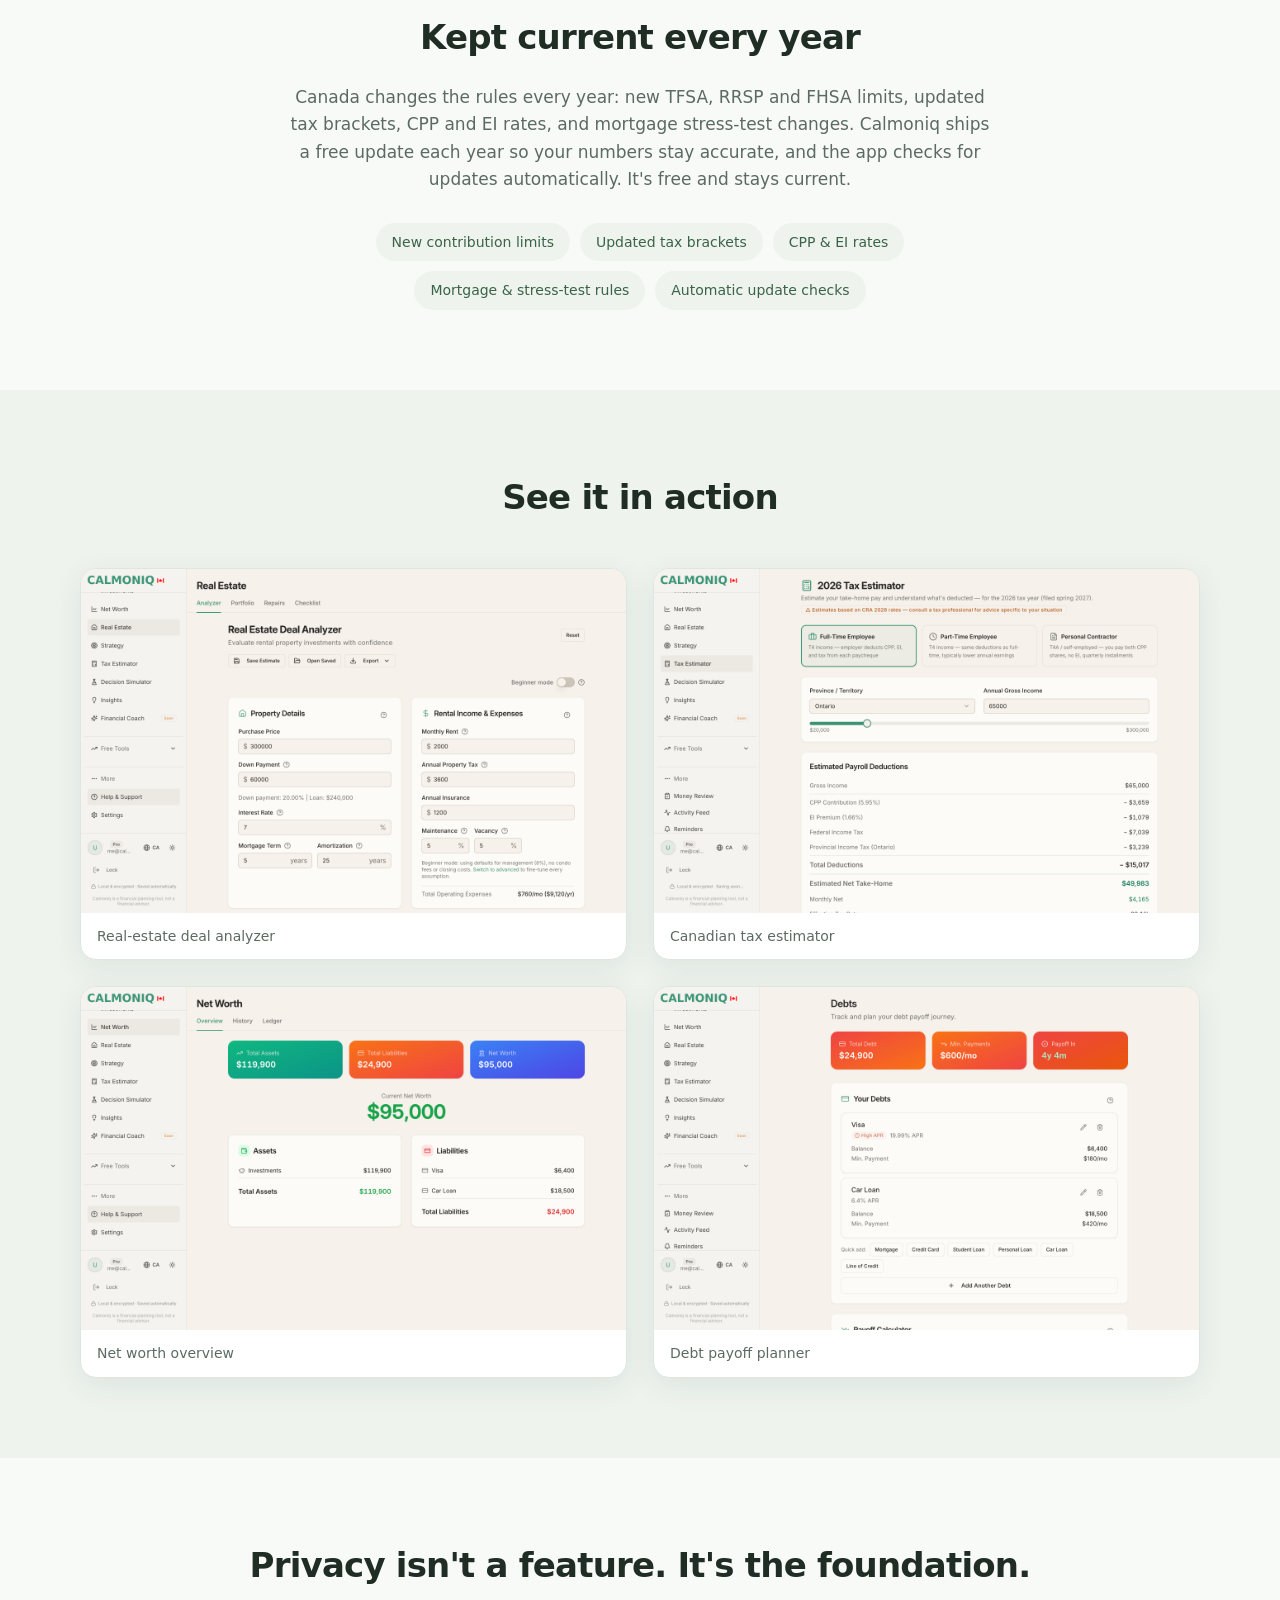
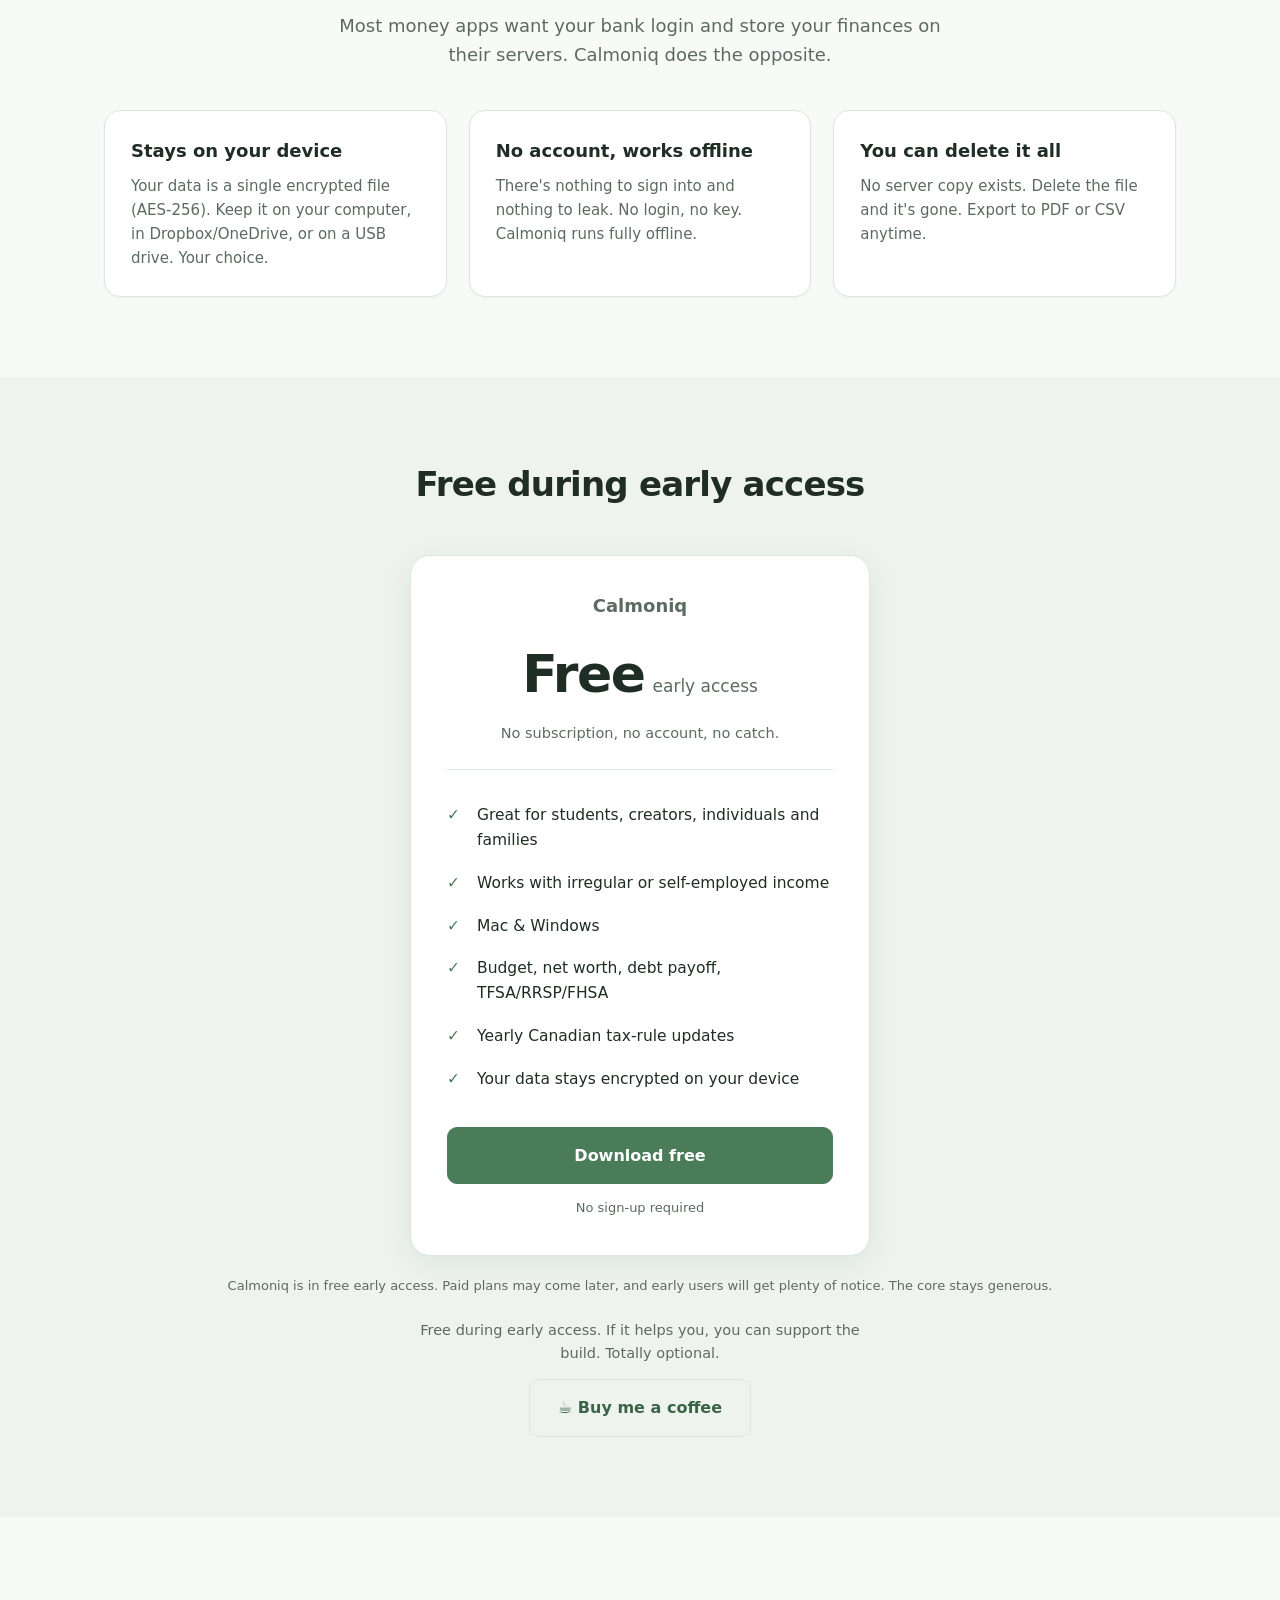
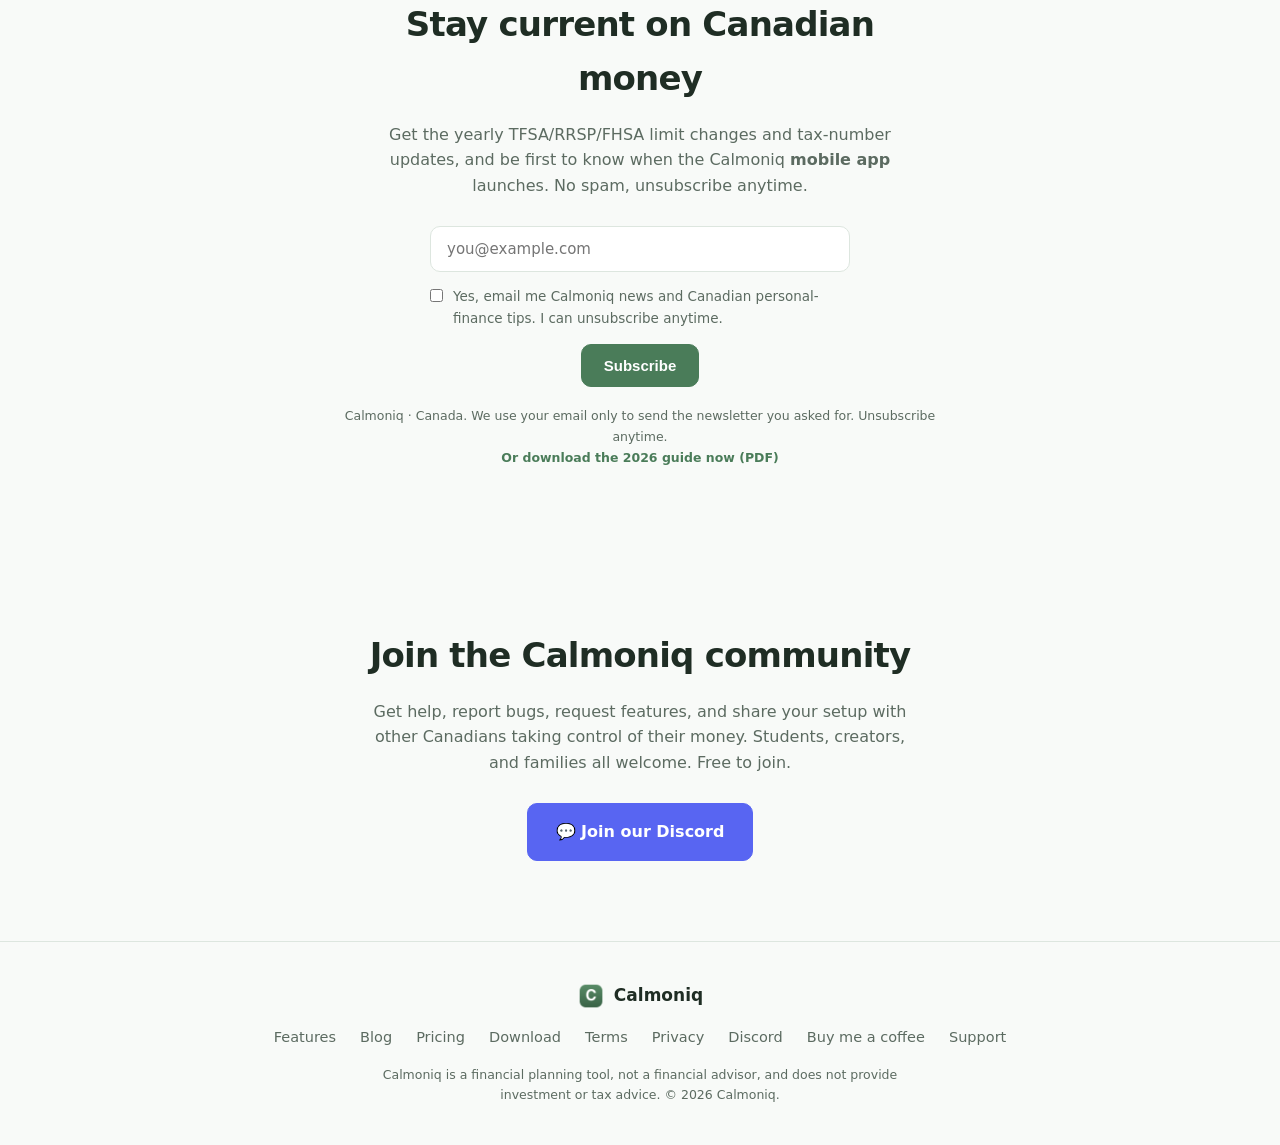
==== commit bf71cc1e: "Add blog + first post (Bank of Canada rate hike); nav/footer Blog link; sitemap; cache-bust v13" ====
--- a/index.html
+++ b/index.html
@@ -46,8 +46,8 @@
   "publisher": { "@type": "Organization", "name": "Calmoniq" }
 }
 </script>
-<link rel="stylesheet" href="styles.css?v=11" />
-<script src="analytics.js?v=11"></script>
+<link rel="stylesheet" href="styles.css?v=13" />
+<script src="analytics.js?v=13"></script>
 </head>
 <body>
 <header class="nav">
@@ -57,7 +57,7 @@
   </a>
   <nav class="nav-links">
     <a href="#features">Features</a>
-    <a href="#updates">Updates</a>
+    <a href="/blog/">Blog</a>
     <a href="#privacy">Privacy</a>
     <a href="#pricing">Pricing</a>
     <a class="btn btn-sm btn-discord" href="https://discord.gg/5ZkHgYuPXX" target="_blank" rel="noopener" data-testid="nav-discord">💬 Discord</a>
@@ -243,6 +243,7 @@
   </div>
   <nav class="footer-links">
     <a href="#features">Features</a>
+    <a href="/blog/">Blog</a>
     <a href="#pricing">Pricing</a>
     <a href="thanks.html">Download</a>
     <a href="terms.html">Terms</a>
@@ -257,6 +258,6 @@
   </p>
 </footer>
 
-<script src="app.js?v=11"></script>
+<script src="app.js?v=13"></script>
 </body>
 </html>
--- a/styles.css
+++ b/styles.css
@@ -267,6 +267,24 @@
 .legal a:hover { text-decoration: underline; }
 .legal-note { color: var(--muted); font-size: 13px; font-style: italic; margin-top: 28px; border-top: 1px solid var(--border); padding-top: 16px; }
 
+/* Blog */
+.blog-wrap { max-width: 820px; margin: 0 auto; padding: 56px 24px 72px; }
+.blog-wrap > h1 { font-size: 34px; letter-spacing: -0.8px; margin-bottom: 10px; }
+.blog-intro { color: var(--muted); font-size: 17px; margin-bottom: 36px; }
+.blog-list { display: grid; gap: 18px; }
+.blog-card { display: block; background: var(--white); border: 1px solid var(--border); border-radius: 14px; padding: 22px 24px; transition: border-color .15s, transform .15s; }
+.blog-card:hover { border-color: var(--green-light); transform: translateY(-2px); }
+.blog-card h2 { font-size: 20px; letter-spacing: -0.3px; margin: 4px 0 8px; color: var(--text); }
+.blog-card p { color: var(--muted); font-size: 15px; }
+.post-meta { color: var(--muted); font-size: 13.5px; }
+.legal h3 { font-size: 16.5px; margin: 22px 0 8px; }
+.post-key { background: var(--bg-alt); border-left: 3px solid var(--green); border-radius: 0 10px 10px 0; padding: 14px 18px; margin: 18px 0; font-size: 15.5px; }
+.post-cta { background: var(--bg-alt); border-radius: 14px; padding: 26px 24px; margin: 38px 0 10px; text-align: center; }
+.post-cta h3 { font-size: 19px; margin: 0 0 8px; }
+.post-cta p { color: var(--muted); font-size: 15px; margin: 0 auto 16px; max-width: 520px; }
+.post-back { display: inline-block; margin-bottom: 18px; color: var(--muted); font-size: 14px; }
+.post-back:hover { color: var(--text); }
+
 /* responsive: pricing grids + small phones.
    Placed at the end so it overrides the base .price-grid / .price-grid-3
    rules (which appear after the main @media block in source order). */
